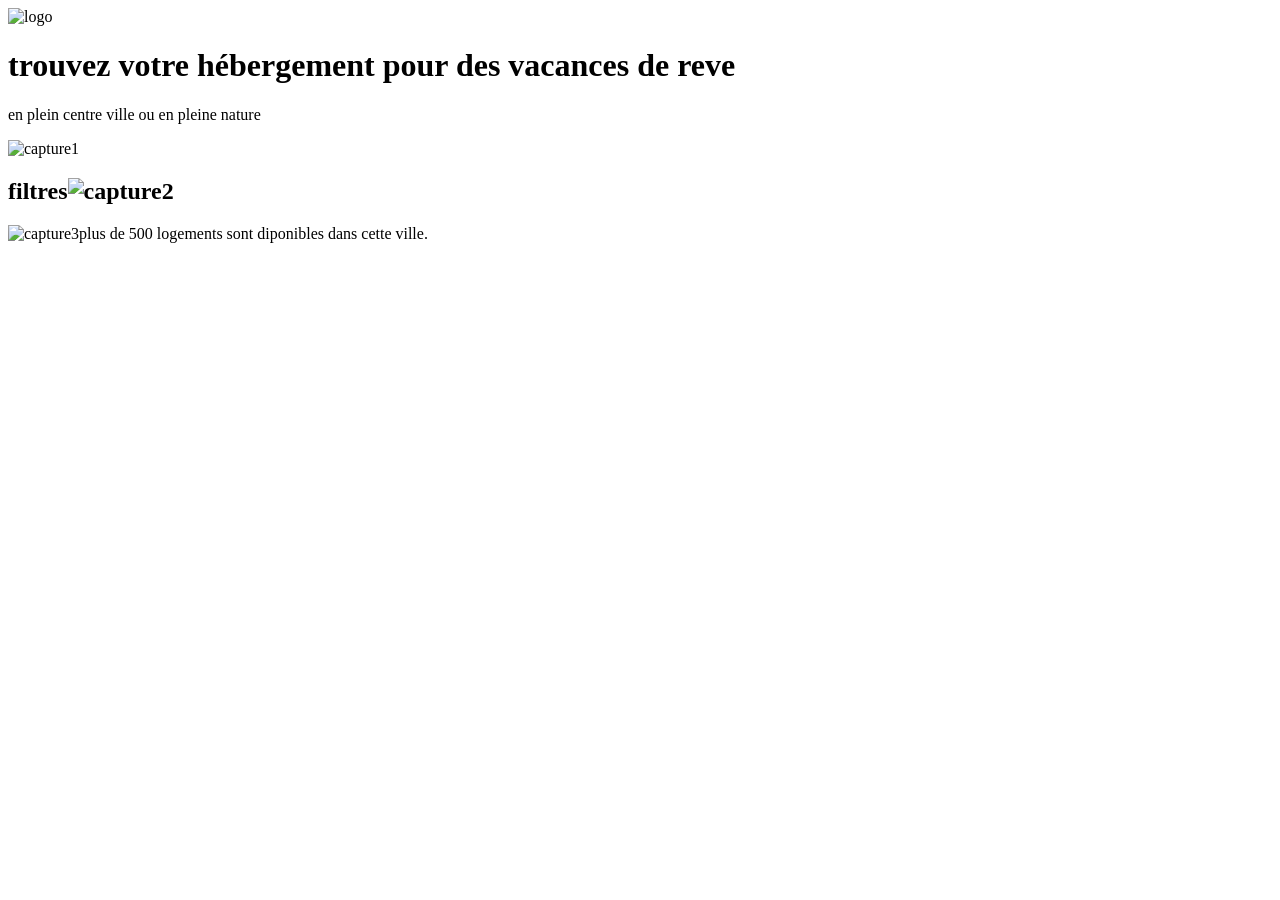
==== p2.html @ 6275f9ee "p2" ====
<!DOCTYPE html>
 <HTML>
   <head>
       <meta charset="utf-8">
       <link rel="steelsheet"href="style.css"/>
       <title> projet 2 </title> 
   </head>  
   
   <body> 
       <div id="bloc_page">
       <header>

           <div id="logo">
           <img src="C:\Users\Julien\Pictures/resvervia.png.png	" alt="logo"/>

           <h1>trouvez votre hébergement pour des vacances de reve </h1>
           <P> en plein centre ville ou en pleine nature</P>
           <img src="C:\Users\Julien\Pictures/capture1.png"alt="capture1"/>
           <h2>filtres<img src="C:\Users\Julien\Pictures/capture2.png"alt="capture2"/></h2>
           <p><img src="C:\Users\Julien\Pictures/capture3.png"alt="capture3"/>plus de 500 logements sont diponibles dans cette ville.</p>
           </div>

        </header>
---- style.css ----
#logo
{
    font-size: 0.8;
}
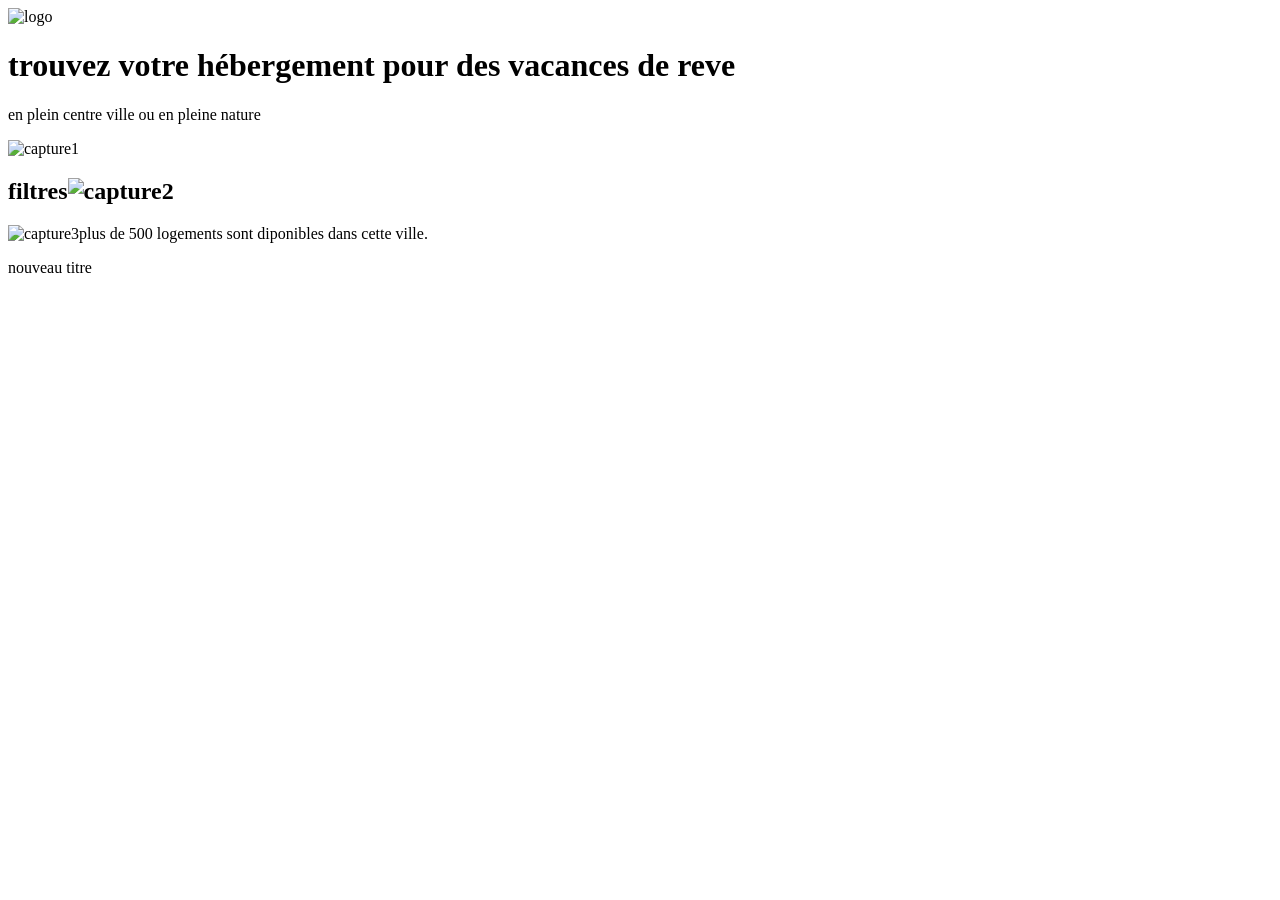
==== commit 1da04225: "test modification" ====
--- a/p2.html
+++ b/p2.html
@@ -22,5 +22,7 @@
 
         </header>   
 
+<nav>
+    <section>nouveau titre</section>
+</nav>
 
-
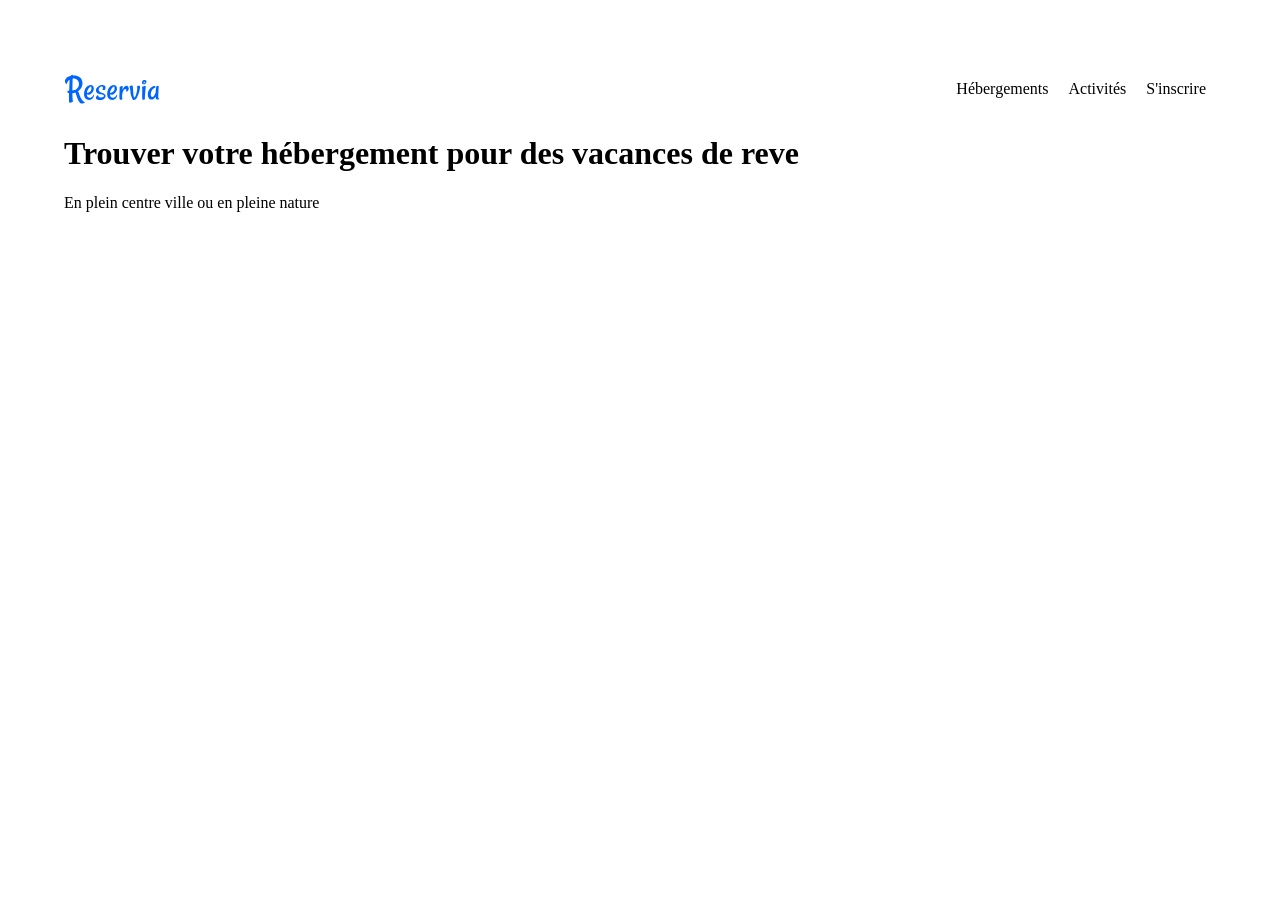
==== commit f0b70511: "modif" ====
--- a/p2.html
+++ b/p2.html
@@ -2,27 +2,25 @@
  <HTML>
    <head>
        <meta charset="utf-8">
-       <link rel="steelsheet"href="style.css"/>
-       <title> projet 2 </title> 
+       <link rel="stylesheet"href="style.css"/>
+       <link href="https://fr.allfont.net/allfont.css?fonts=raleway-regular" rel="stylesheet" type="text/css" />
+       <title> reservia </title> 
    </head>  
    
    <body> 
-       <div id="bloc_page">
-       <header>
-
-           <div id="logo">
-           <img src="C:\Users\Julien\Pictures/resvervia.png.png	" alt="logo"/>
-
-           <h1>trouvez votre hébergement pour des vacances de reve </h1>
-           <P> en plein centre ville ou en pleine nature</P>
-           <img src="C:\Users\Julien\Pictures/capture1.png"alt="capture1"/>
-           <h2>filtres<img src="C:\Users\Julien\Pictures/capture2.png"alt="capture2"/></h2>
-           <p><img src="C:\Users\Julien\Pictures/capture3.png"alt="capture3"/>plus de 500 logements sont diponibles dans cette ville.</p>
-           </div>
-
-        </header>   
-
-<nav>
-    <section>nouveau titre</section>
-</nav>
-
+       
+<header>
+  <nav>
+    <img src="images/logo/Reservia.svg"alt="logo résevia"/>
+  
+    <ul>
+     <div class= "hébergement"> <li>Hébergements</li></div> 
+     <div class= "activité"> <li>Activités</li></div> 
+     <div class="inscrire"> <li>S'inscrire</li></div>
+    </ul>
+  </nav>    
+        <h1>Trouver votre hébergement pour des vacances de reve</h1>
+        <p>En plein centre ville ou en pleine nature</p>
+      
+   
+</header>
--- a/style.css
+++ b/style.css
@@ -1,5 +1,22 @@
-#logo
-{
-    font-size: 0.8;
+body{
+    margin: 5% ;
+
 }
+nav{
 
+    display: flex;
+    justify-content: space-between;
+}
+nav ul {
+    display:flex;
+    list-style: none;
+}
+nav li {
+    margin:0 10px 0 10px ;
+}
+.hébergement :{
+    font-family: 'Raleway medium', arial;
+    color: #0065FC;
+    border-top: 3px #0065FC solid;
+    
+}
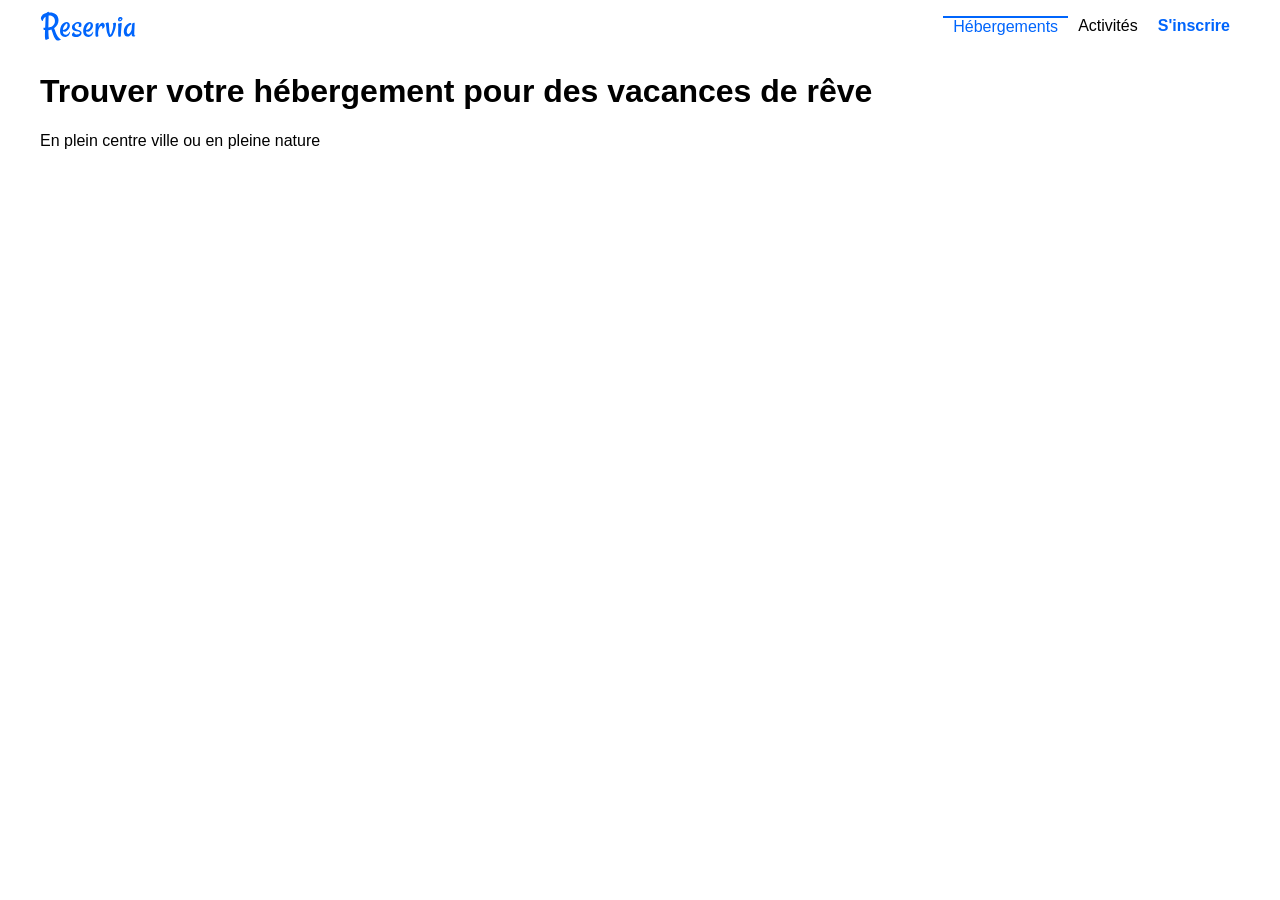
==== commit 5e3aa2df: "odif" ====
--- a/p2.html
+++ b/p2.html
@@ -19,7 +19,7 @@
      <div class="inscrire"> <li>S'inscrire</li></div>
     </ul>
   </nav>    
-        <h1>Trouver votre hébergement pour des vacances de reve</h1>
+        <h1>Trouver votre hébergement pour des vacances de rêve</h1>
         <p>En plein centre ville ou en pleine nature</p>
       
    
--- a/style.css
+++ b/style.css
@@ -1,5 +1,7 @@
 body{
-    margin: 5% ;
+    margin: 0 40px 0 40px  ;
+    
+    
 
 }
 nav{
@@ -10,13 +12,40 @@
 nav ul {
     display:flex;
     list-style: none;
+    align-items: center;
 }
 nav li {
-    margin:0 10px 0 10px ;
-}
-.hébergement :{
+    margin: 0 10px 0 10px ;
+     
+}   
+.hébergement {
     font-family: 'Raleway medium', arial;
     color: #0065FC;
-    border-top: 3px #0065FC solid;
+   
+}
+
+.activité{
+    font-family: 'raleway medium', arial ;
+   
     
+
+}
+.inscrire{
+    font-family: 'raleway medium', arial ;
+    font-weight: bold;
+    
+    color:#0065FC
+    
+}
+body .hébergement {
+    border-top: 2px  #0065FC solid ;
+    
+
+}
+h1{
+    font-family:'raleway medium', arial ;
+}
+
+p{
+    font-family:'raleway medium', arial ;
 }
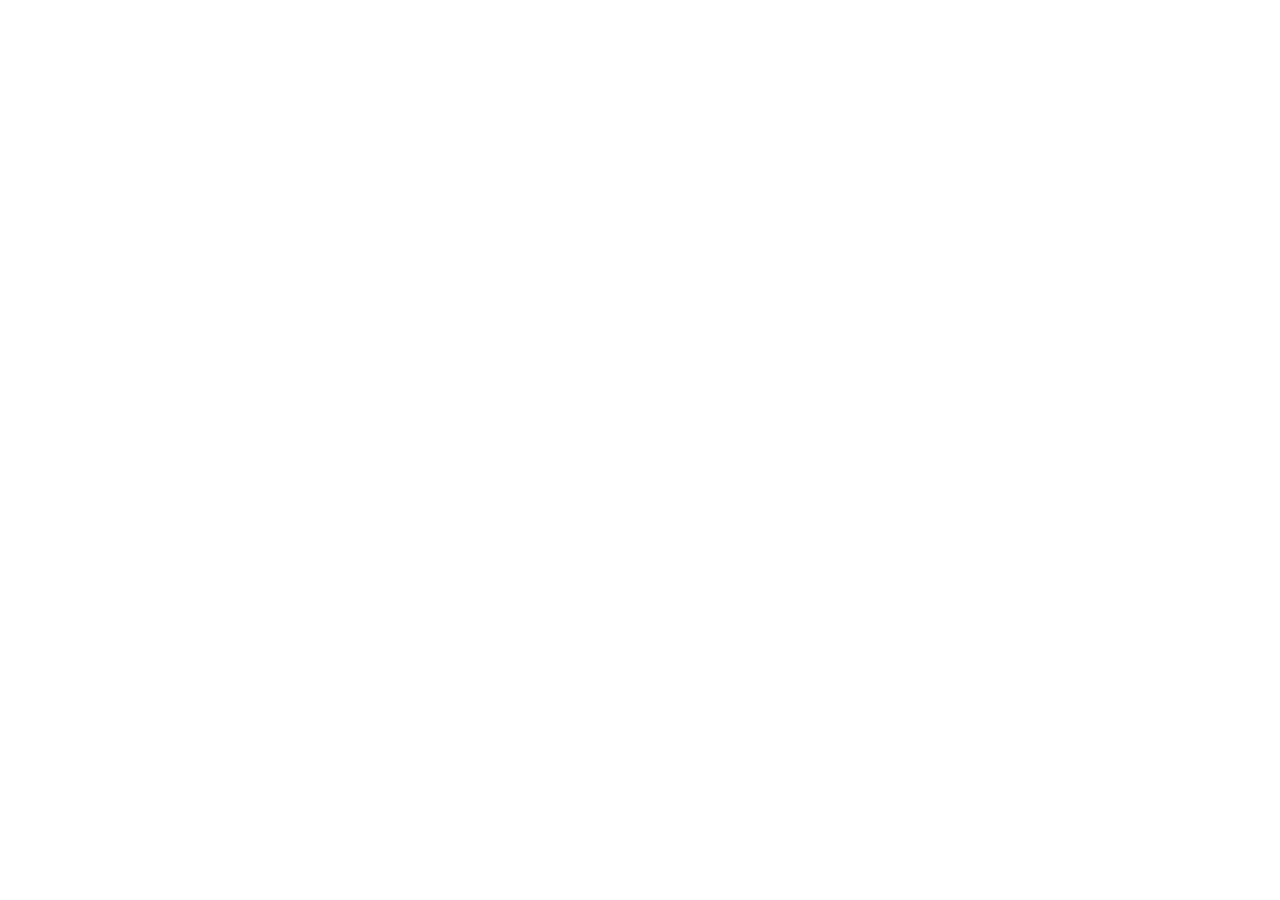
==== commit abbb7214: "avancé p2" ====
--- a/p2.html
+++ b/p2.html
@@ -4,6 +4,9 @@
        <meta charset="utf-8">
        <link rel="stylesheet"href="style.css"/>
        <link href="https://fr.allfont.net/allfont.css?fonts=raleway-regular" rel="stylesheet" type="text/css" />
+       <script src="https://kit.fontawesome.com/6a134d88ef.js" crossorigin="anonymous">
+
+
        <title> reservia </title> 
    </head>  
    
@@ -24,3 +27,40 @@
       
    
 </header>
+  
+  <section>
+    <ul>
+      <div class="marqueur"> <li><img src="images/logo/curseur.svg"alt="curseur"/></li></div>
+      <div class="ville">Marseille, France </div>
+      <div class="moteur">rechercher</div>
+    </ul>
+    <ul>
+       <li><p>Filtres</p></li>
+       <div class="economie"><li><img src="images/logo/money.png"alt="billet"/></li></div>
+       <div class="eco"><li>économique</li></div>
+       <div class="famille"><li><img src="images/logo/person.png"alt="personnage"/><p>Familial</p></li></div>
+       
+       <div class="romance"><li><img src="images/logo/heart.svg"alt="coeur"/></li></div>
+       <div class="love"><li>Romantique</li></div>
+       <div class="chien"><li><img src="images/logo/dog.svg"alt="chien"/></li></div>
+       <div class="toutou"><li>Animaux autorisés</li></div>
+     </ul>
+  </section>
+
+  <section class="section-1">
+    <h2>Hébergements à Marseille</h2>
+      <div class="chambre-1"><img src="images/hebergements/3_medium/cannebiere.jpg"alt="chambre"/>
+        <h3>Auberge la Cannebière</h3>
+         <p>Nuit à partir de 25€</p> 
+      </div>
+
+      <div class="chambre-2"><img src="images/hebergements/3_medium/port.jpg"alt="chambre"/>
+        <h3>Hôtel du port</h3>
+         <p>Nuit à partir de 52€</p> 
+      </div>
+
+      <div class="chambre-3"><img src="images/hebergements/3_medium/mouette.jpg"alt="chambre"/>
+        <h3>Hôtel les mouettes</h3>
+         <p>Nuit à partir de 76€</p> 
+      </div>
+  </section>
--- a/style.css
+++ b/style.css
@@ -1,7 +1,5 @@
 body{
-    margin: 0 40px 0 40px  ;
-    
-    
+    margin: 0 40px 0 40px 
 
 }
 nav{
@@ -28,12 +26,10 @@
     font-family: 'raleway medium', arial ;
    
     
-
 }
 .inscrire{
     font-family: 'raleway medium', arial ;
     font-weight: bold;
-    
     color:#0065FC
     
 }
@@ -48,4 +44,126 @@
 
 p{
     font-family:'raleway medium', arial ;
-}+}
+section ul{
+    display: flex;
+    list-style: none;
+    align-items: center;
+}
+
+    
+
+.marqueur{
+    border:1px solid white;
+    height:30px;
+    width:40px;
+    border-radius: 7px 0 0 7px;
+    background: grey;
+    padding-bottom: 10px;
+}
+.ville{
+    padding-top: 11px;
+    padding-bottom: 11px;
+    padding-left: 10px;
+    padding-right: 50px;
+    border:1px solid white;
+    font-family:'raleway medium, arial' ;
+    font-weight: bold;
+}
+.moteur{
+    border:1px solid white;
+    padding: 11px 5px 11px 5px;
+    border-radius:0 7px 7px 0 ;
+    color:white;
+    background:#0065FC;
+    font-family: 'raleway medium, arial' ;
+    font-weight: bold;
+
+}
+
+
+   
+
+.economie img {
+   position:absolute ;
+   top:15px;
+   bottom:15px;
+   left:15px;
+   right:15px;
+   border-radius:50px;
+   filter:invert(23%) sepia(100%) saturate(3565%) hue-rotate(211deg) brightness(102%) contrast(101%);
+   background:whitesmoke;
+   
+}
+
+.economie {
+    position: relative;
+    border:1px none;
+    width:40px;
+    height:40px;
+    border-radius: 50px;
+    background: aqua;
+    
+} 
+.eco{
+    font-family: 'raleway medium arial';
+    font-weight: bold;
+    font-size: 1.2em;
+    border-width: 2px 2px 2px 0px;
+    border-style: solid;
+    border-top-right-radius: 15px;
+    border-bottom-right-radius: 15px;
+    border-color: grey;
+    text-align: justify;
+   
+    width: 120px;
+    height: 40px;
+} 
+.famille{
+    
+    border-width: 2px 2px 2px 1px;
+    border-style:solid solid solid none ;
+    border-color: grey;
+    width: 120px;
+    height: 40px;
+}
+.famille img{
+    float: left;
+    border:1px none;
+    width:12;
+    height:20px;
+    border-radius: 20px;
+    background: lightcoral;
+}
+
+  .section-1{
+    border-style: none;
+    width: 875px;
+    height:800px;
+    border-radius: 10px;
+    background:grey ;
+    display: flex;
+
+    }
+
+
+ .chambre-1 img{
+    border:1px none;
+    height: 120px;
+    width: 230px;
+    border-radius: 10px 10px 0 0;
+}
+ .chambre-2 img {
+     border:1px none;
+     height: 120px;
+    width: 230px;
+    border-radius: 10px 10px 0 0;
+ }  
+ .chambre-3 img{
+    border:1px none;
+    height: 120px;
+    width: 230px;
+    border-radius: 10px 10px 0 0;
+
+ }
+    
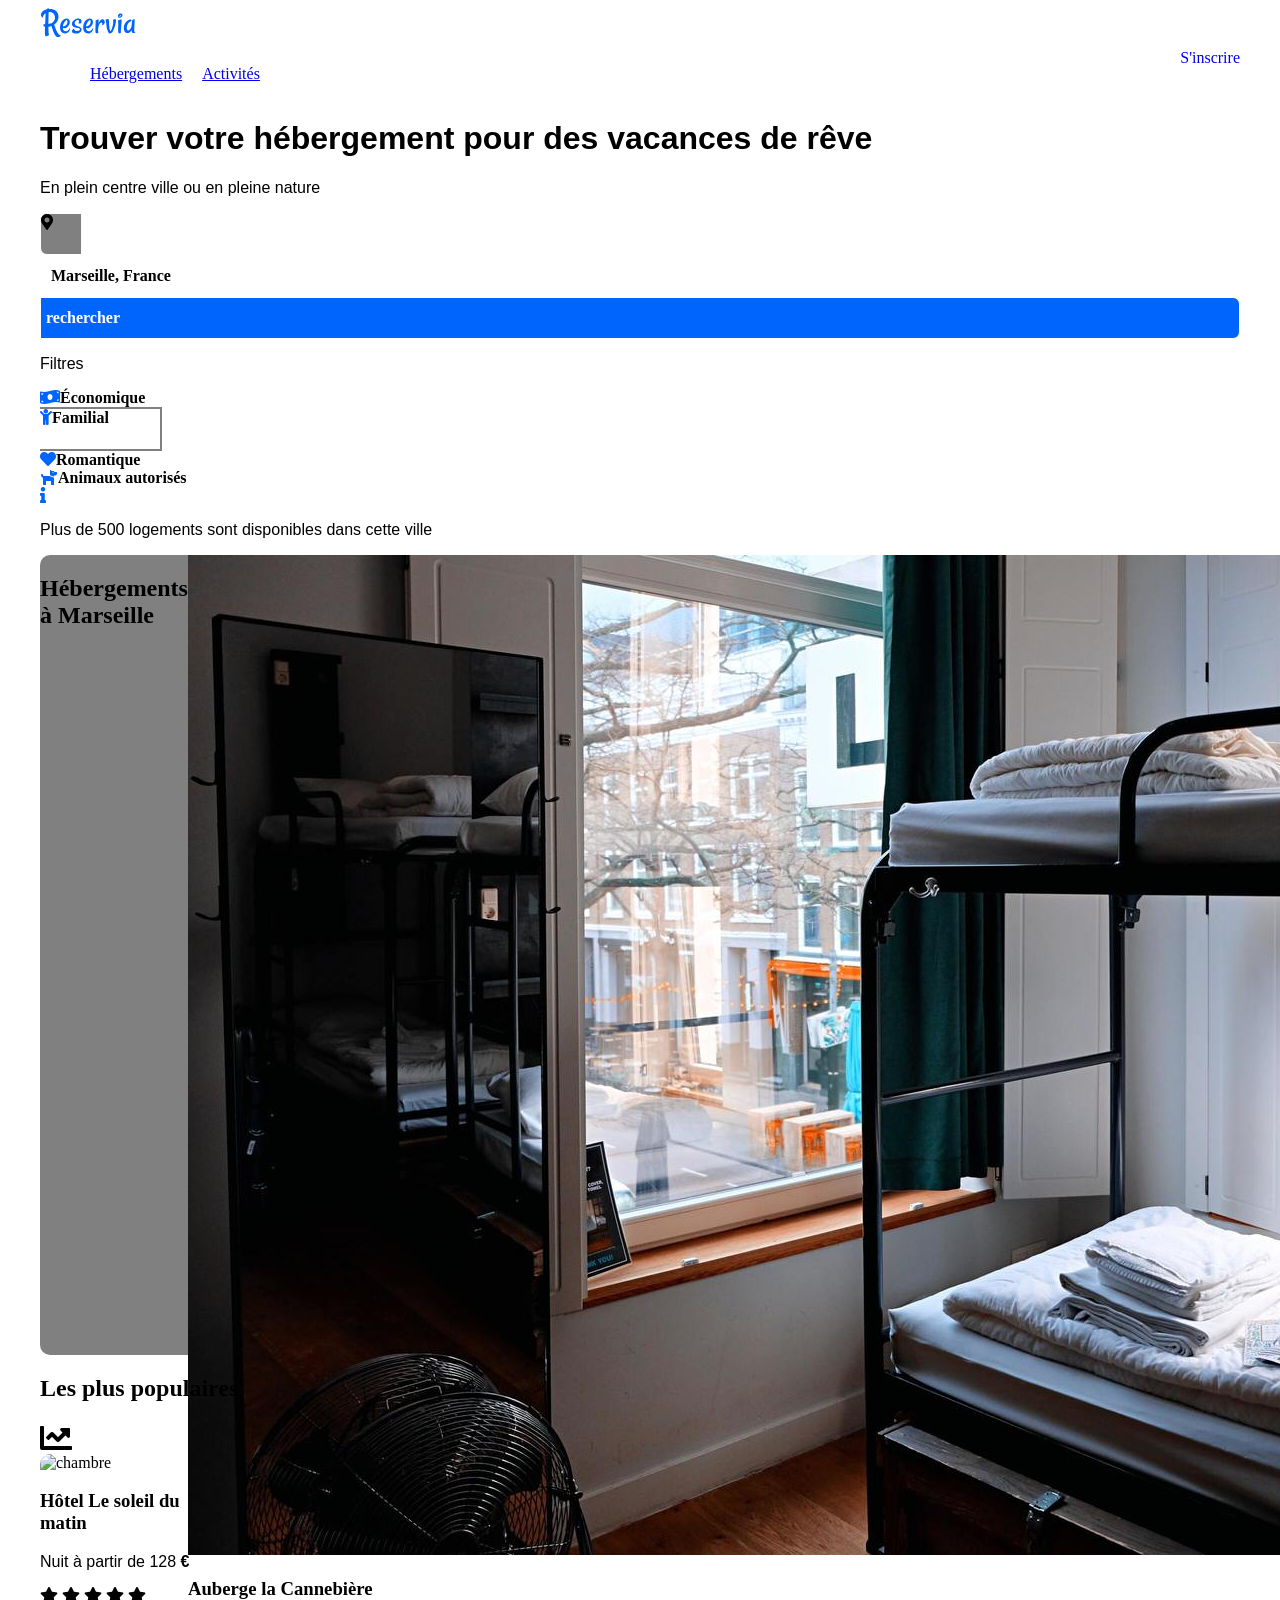
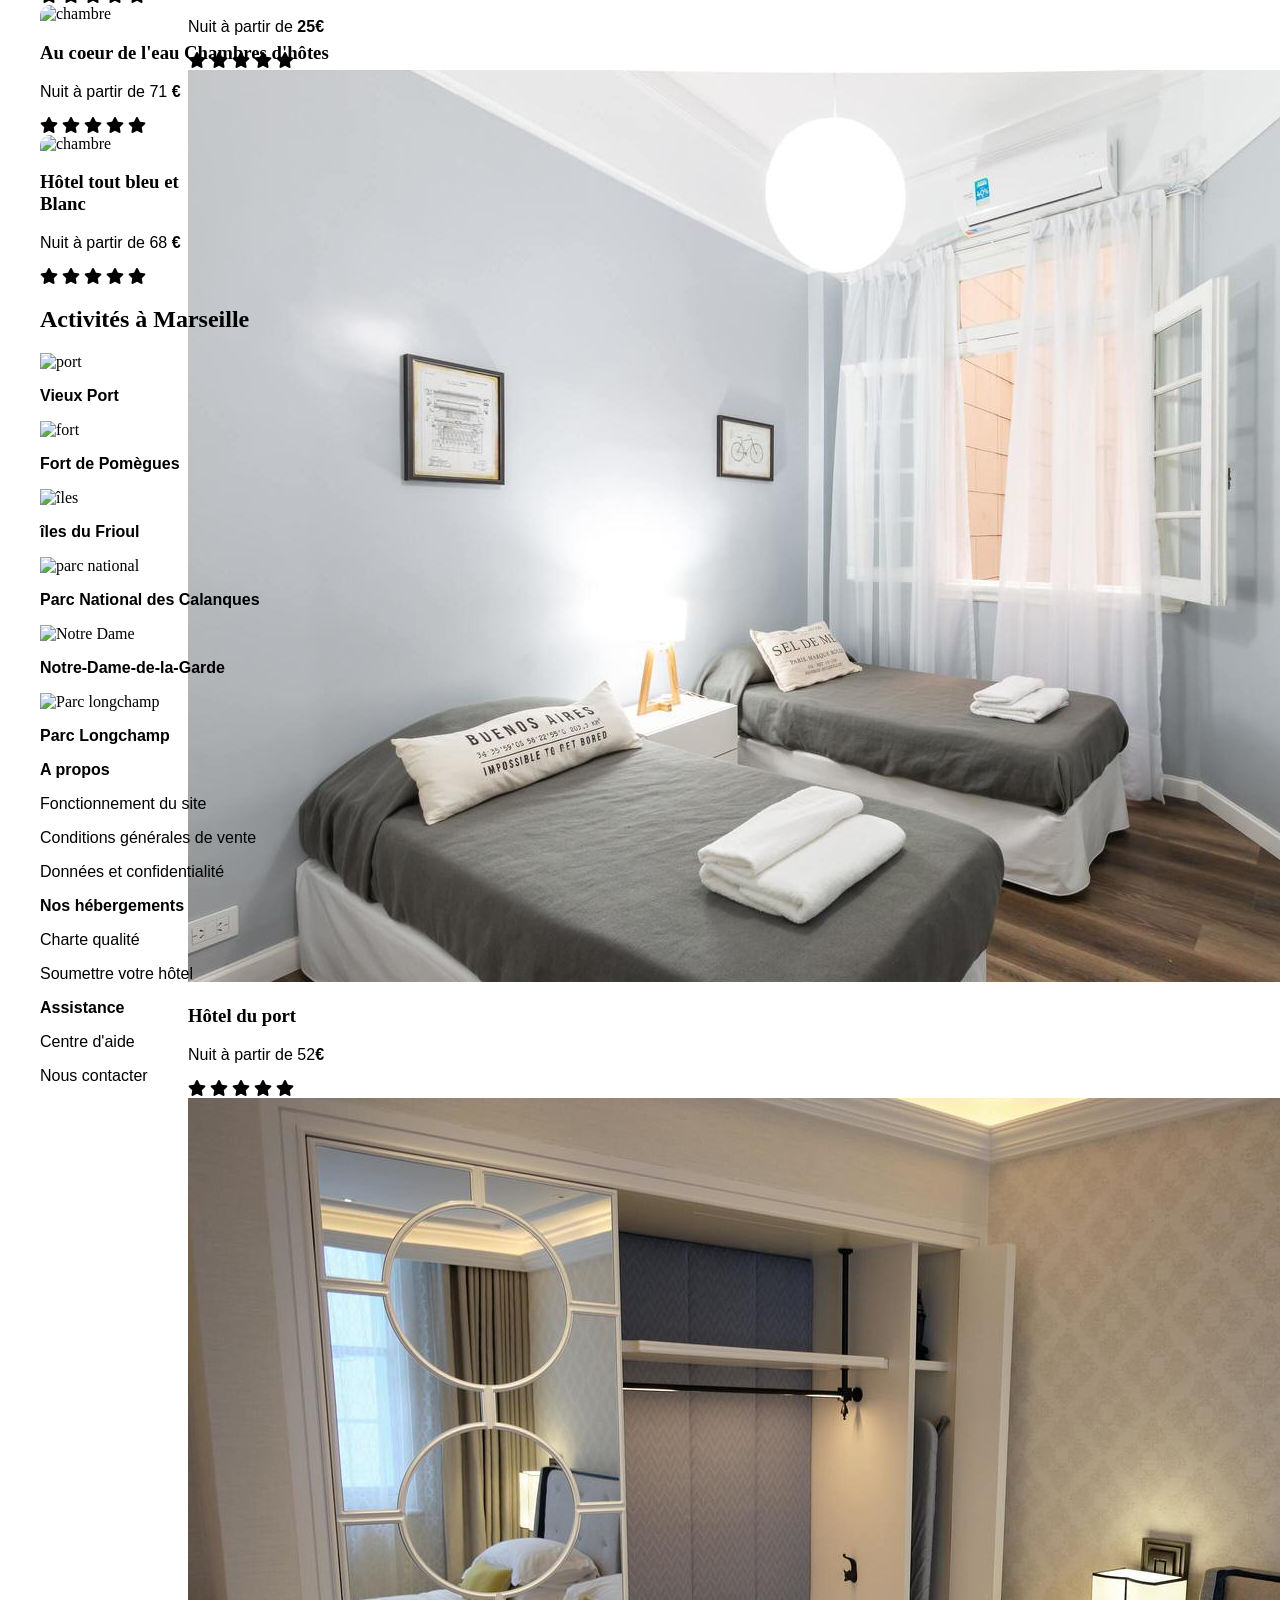
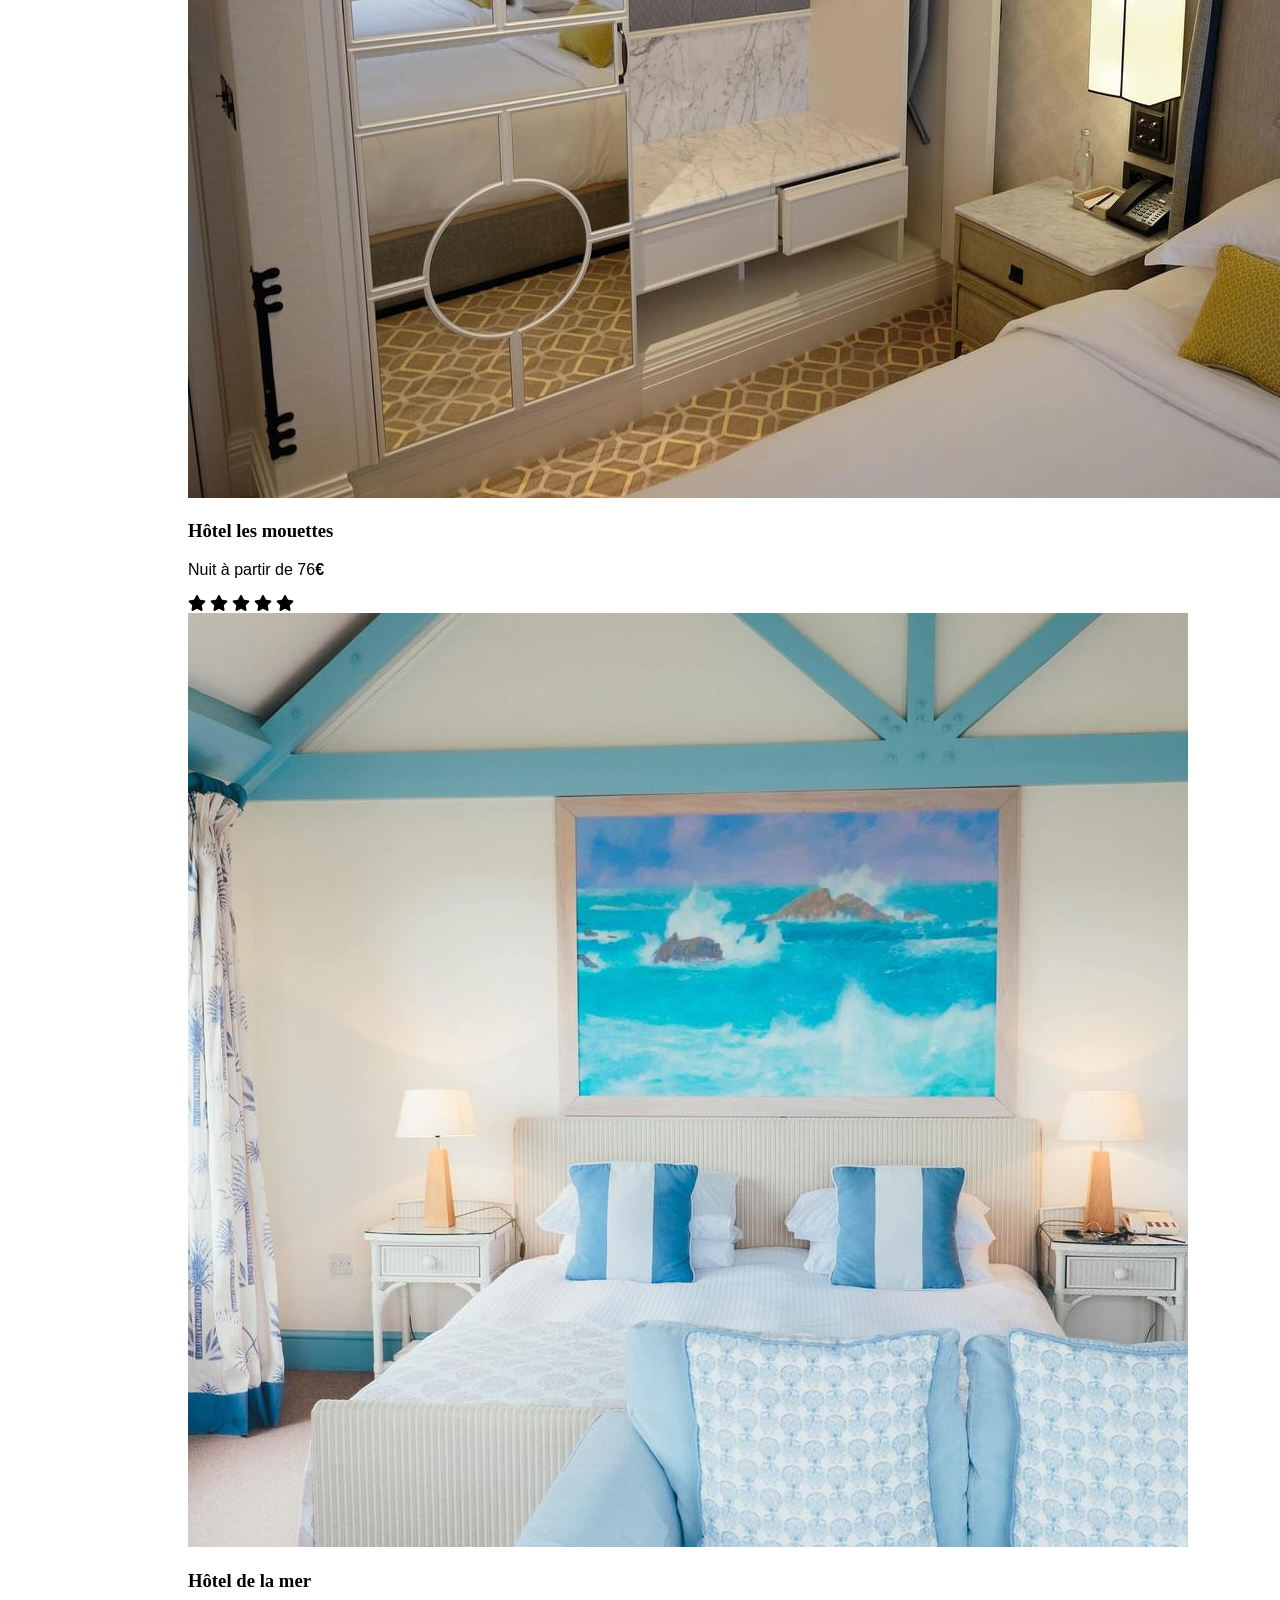
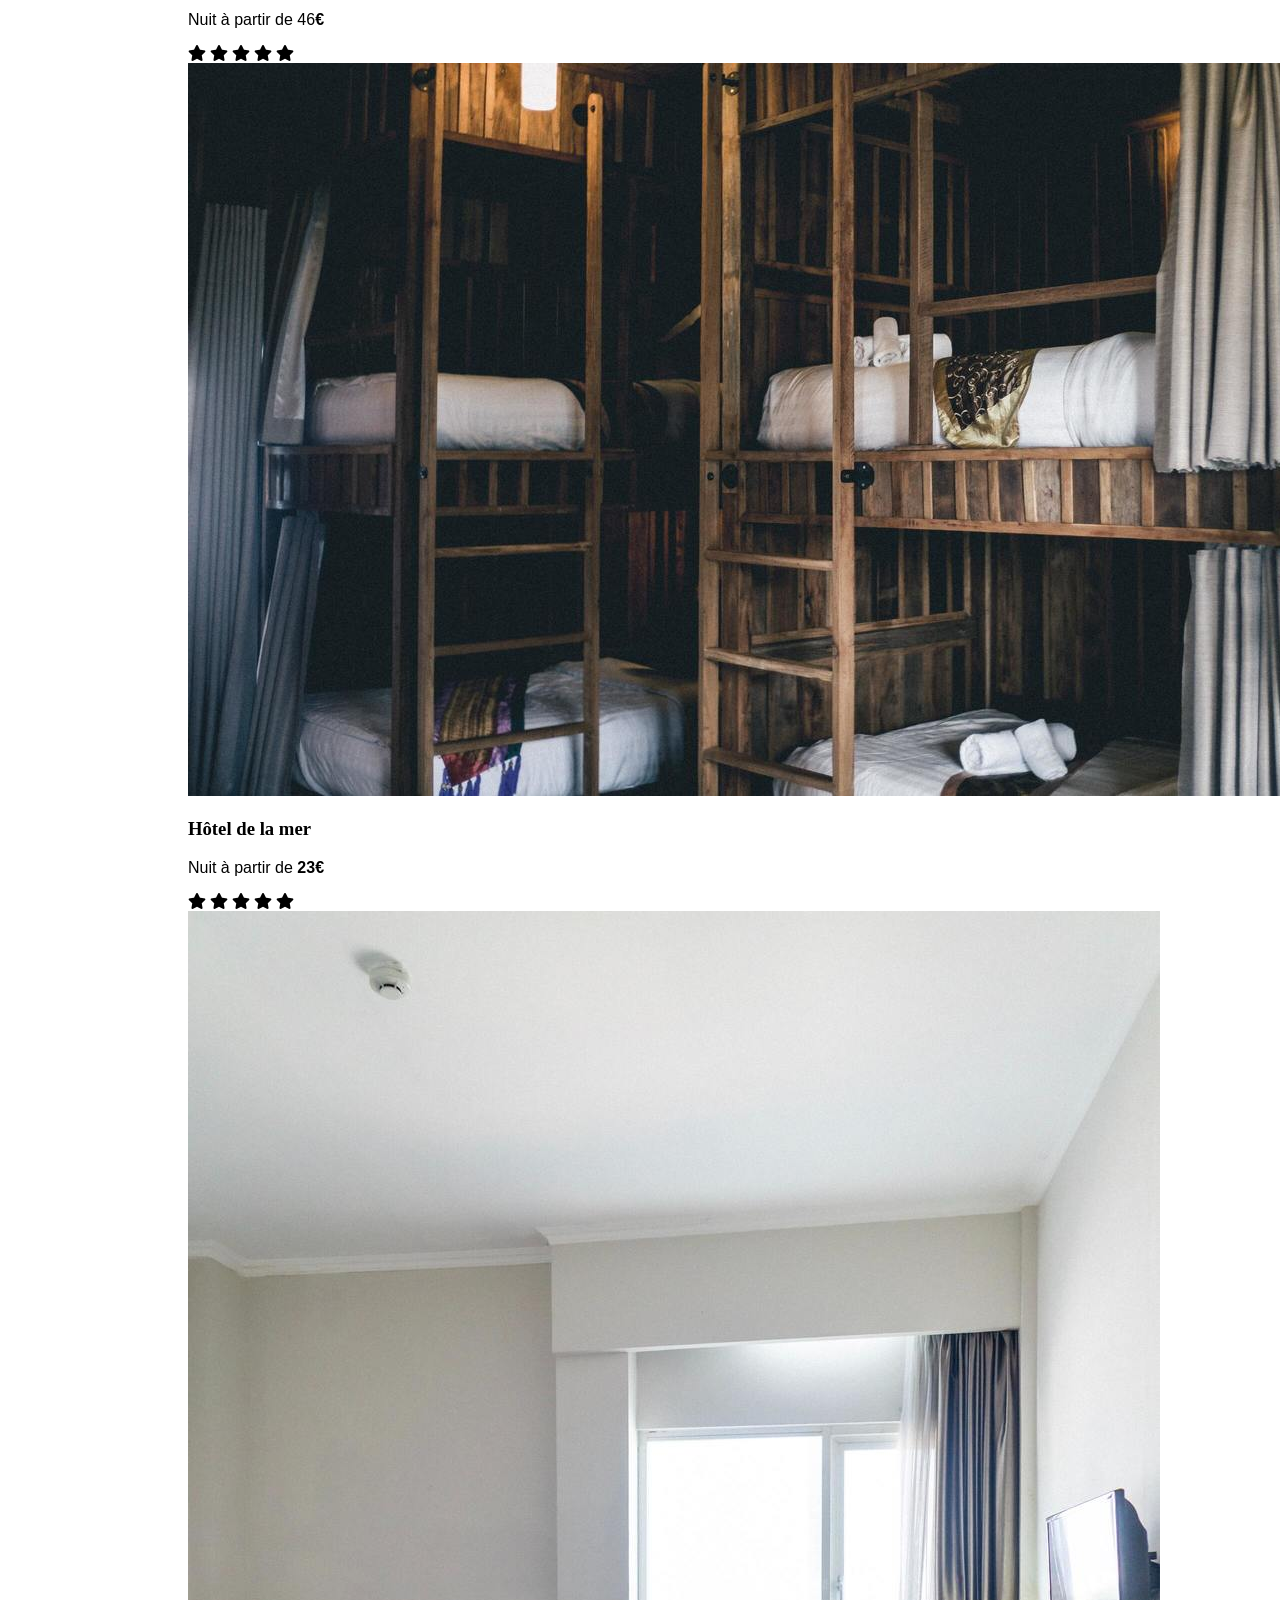
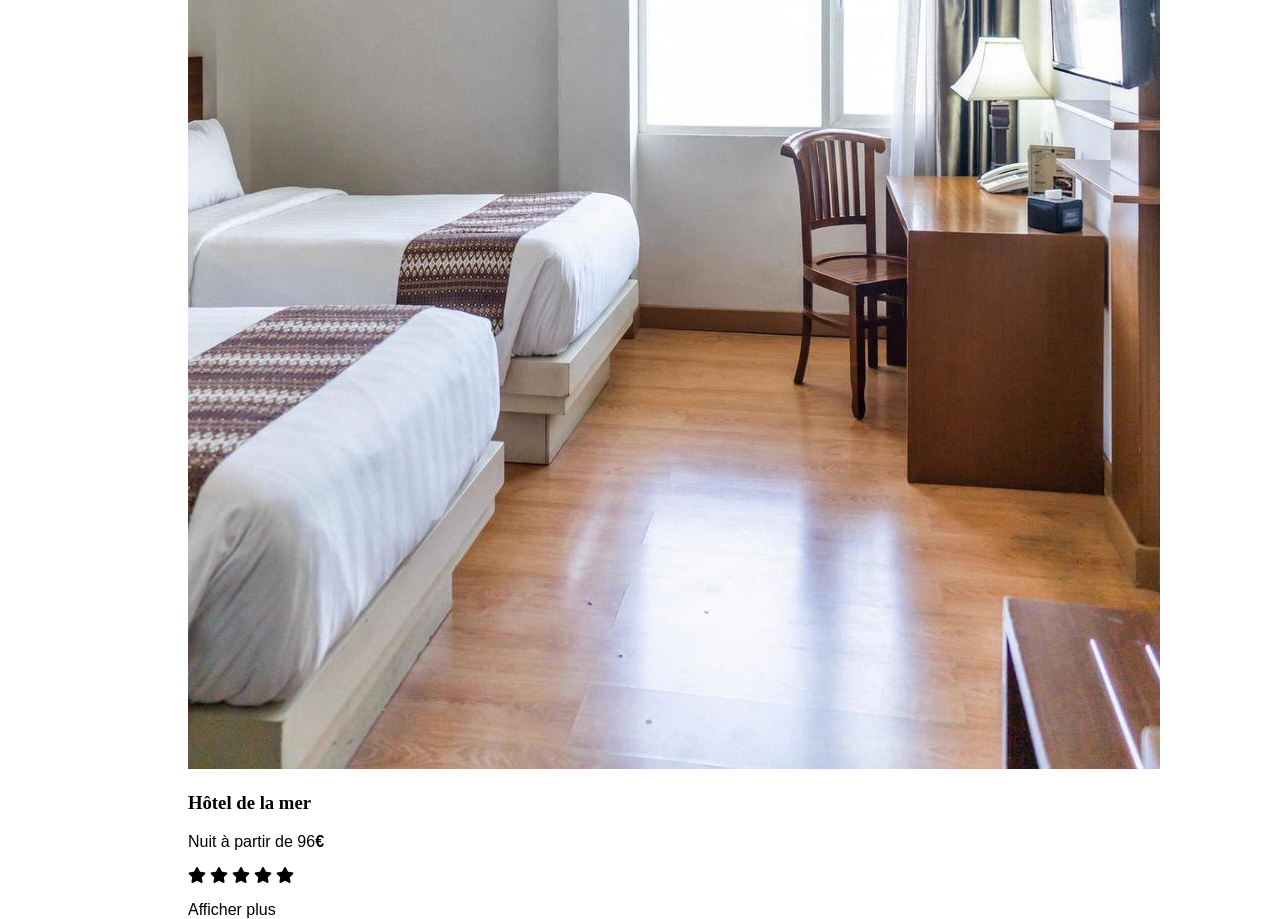
==== commit 4597acdf: "modification" ====
--- a/p2.html
+++ b/p2.html
@@ -3,9 +3,8 @@
    <head>
        <meta charset="utf-8">
        <link rel="stylesheet"href="style.css"/>
-       <link href="https://fr.allfont.net/allfont.css?fonts=raleway-regular" rel="stylesheet" type="text/css" />
-       <script src="https://kit.fontawesome.com/6a134d88ef.js" crossorigin="anonymous">
-
+       <link href="fontawesome-free-5.15.3-web/css/all.min.css" rel="stylesheet">
+      
 
        <title> reservia </title> 
    </head>  
@@ -13,15 +12,19 @@
    <body> 
        
 <header>
-  <nav>
-    <img src="images/logo/Reservia.svg"alt="logo résevia"/>
-  
-    <ul>
-     <div class= "hébergement"> <li>Hébergements</li></div> 
-     <div class= "activité"> <li>Activités</li></div> 
-     <div class="inscrire"> <li>S'inscrire</li></div>
-    </ul>
-  </nav>    
+
+  <div class="entete">
+    <img src="images/logo/Reservia.svg" alt="logoreservia" class="logoreservia">
+    <nav class="liens">
+        <ul class="ancres"> 
+            <li><a href="#hebergements-ancre" class=" bouton_ancre_hebergements ">Hébergements</a></li>
+            <li><a href="#activites-ancre" class="bouton_ancre_activites">Activités</a></li>
+        </ul>
+        <span class="btn-sinscrire"><a href="#"style="text-decoration:none">S'inscrire</a></span>
+    </nav>
+</div>
+
+ 
         <h1>Trouver votre hébergement pour des vacances de rêve</h1>
         <p>En plein centre ville ou en pleine nature</p>
       
@@ -29,38 +32,220 @@
 </header>
   
   <section>
-    <ul>
-      <div class="marqueur"> <li><img src="images/logo/curseur.svg"alt="curseur"/></li></div>
+     <div id="recherche">
+      <div class="marqueur"> <i class="fas fa-map-marker-alt"></i></div>
       <div class="ville">Marseille, France </div>
       <div class="moteur">rechercher</div>
-    </ul>
-    <ul>
-       <li><p>Filtres</p></li>
-       <div class="economie"><li><img src="images/logo/money.png"alt="billet"/></li></div>
-       <div class="eco"><li>économique</li></div>
-       <div class="famille"><li><img src="images/logo/person.png"alt="personnage"/><p>Familial</p></li></div>
-       
-       <div class="romance"><li><img src="images/logo/heart.svg"alt="coeur"/></li></div>
-       <div class="love"><li>Romantique</li></div>
-       <div class="chien"><li><img src="images/logo/dog.svg"alt="chien"/></li></div>
-       <div class="toutou"><li>Animaux autorisés</li></div>
-     </ul>
+     </div>
+    <div class="icone">
+       <p>Filtres</p>
+      
+      <div class="billet" ><i class="fas fa-money-bill-wave "style="color:#0065fc; height: 20px width: 21px;  " ></i><b>Économique</b></div>
+        
+      
+      
+       <div class="famille"> <i class="fas fa-child"style="color:#0065fc; height: 18px width: 20px; "></i><b>Familial</b> </div>
+       
+       
+       <div class="romance"> <i class="fas fa-heart"style="color:#0065fc; height: 15px width: 20px;"></i><b>Romantique</b> </div>
+       
+       <div class="chien"><i class="fas fa-dog"style="color:#0065fc; height: 15px width: 20px;  "></i><b>Animaux autorisés</b></div>
+       
+    </div>
+    <div class="info"><i class="fas fa-info"style="color:#0065fc; height: 2px width: 1px;" ></i> <p>Plus de 500 logements sont disponibles dans cette ville </p></div>
   </section>
-
+  
+
+  <main>
   <section class="section-1">
     <h2>Hébergements à Marseille</h2>
-      <div class="chambre-1"><img src="images/hebergements/3_medium/cannebiere.jpg"alt="chambre"/>
+    <div id="room">
+      <div class="chambre"><img src="images/hebergements/3_medium/cannebiere.jpg 
+        "alt="chambre"/>
         <h3>Auberge la Cannebière</h3>
-         <p>Nuit à partir de 25€</p> 
-      </div>
-
-      <div class="chambre-2"><img src="images/hebergements/3_medium/port.jpg"alt="chambre"/>
+         <p>Nuit à partir de <b>25€</b></p> 
+         
+    <span class="etoilebleu"><i class="fas fa-star"></i>
+      <i class="fas fa-star"></i>
+      <i class="fas fa-star"></i>
+      <i class="fas fa-star"></i>
+  </span>
+  <span class="etoilegrise"><i class="fas fa-star"></i></span>
+
+      </div>
+
+      <div class="chambre"><img src="images/hebergements/3_medium/port.jpg
+        "alt="chambre"/>
         <h3>Hôtel du port</h3>
-         <p>Nuit à partir de 52€</p> 
-      </div>
-
-      <div class="chambre-3"><img src="images/hebergements/3_medium/mouette.jpg"alt="chambre"/>
+         <p>Nuit à partir de 52<b>€</b></p> 
+         <span class="etoilebleu"><i class="fas fa-star"></i>
+          <i class="fas fa-star"></i>
+          <i class="fas fa-star"></i>
+          <i class="fas fa-star"></i>
+          <i class="fas fa-star"></i>
+
+      </span>
+      </div>
+
+      <div class="chambre"><img src="images/hebergements/3_medium/mouette.jpg
+        "alt="chambre"/>
         <h3>Hôtel les mouettes</h3>
-         <p>Nuit à partir de 76€</p> 
-      </div>
+         <p>Nuit à partir de 76<b>€</b></p>
+         <span class="etoilebleu"><i class="fas fa-star"></i>
+          <i class="fas fa-star"></i>
+          <i class="fas fa-star"></i>
+          <i class="fas fa-star"></i>
+      </span>
+      <span class="etoilegrise"><i class="fas fa-star"></i></span>
+      </div>
+
+      <div class="chambre"><img src="images/hebergements/3_medium/mer.jpg
+        "alt="chambre"/>
+        <h3>Hôtel de la mer</h3>
+         <p>Nuit à partir de 46<b>€</b></p>
+         <span class="etoilebleu"><i class="fas fa-star"></i>
+          <i class="fas fa-star"></i>
+          <i class="fas fa-star"></i>
+      </span>
+      <span class="etoilegrise">
+        <i class="fas fa-star"></i>
+        <i class="fas fa-star"></i>
+      </span>
+      </div>
+
+      <div class="chambre"><img src="images/hebergements/3_medium/panier.jpg"alt="chambre"/>
+        <h3>Hôtel de la mer</h3>
+         <p>Nuit à partir de<b> 23€</b></p>
+         <span class="etoilebleu"><i class="fas fa-star"></i>
+          <i class="fas fa-star"></i>
+          <i class="fas fa-star"></i>
+          <i class="fas fa-star"></i>
+      </span>
+      <span class="etoilegrise"><i class="fas fa-star"></i></span>
+      </div>
+
+      <div class="chambre"><img src="images/hebergements/3_medium/amina.jpg"alt="chambre"/>
+        <h3>Hôtel de la mer</h3>
+         <p>Nuit à partir de 96<b>€</b></p>
+         <span class="etoilebleu"><i class="fas fa-star"></i>
+          <i class="fas fa-star"></i>
+          <i class="fas fa-star"></i>
+          <i class="fas fa-star"></i>
+          <i class="fas fa-star"></i>
+         </span>
+
+
+         
+      </div> 
+      <div class="sous_titre"><p>Afficher plus</p></div>
+    </div>
+    
   </section>
+
+   <section class="section-2">                                                                            
+      <div class="titre_icone"><h2><b>Les plus populaires</b></h2><i class="fas fa-chart-line fa-2x "></i>  </div>
+     
+      <div class="chambre-2"><img src="images/hebergements/3_medium/soleil.jpg 
+        "alt="chambre"/>
+        <h3>Hôtel Le soleil du<br> matin</h3>
+         <p>Nuit à partir de 128 <b>€</b></p>
+         <span class="etoilebleu"><i class="fas fa-star"></i>
+          <i class="fas fa-star"></i>
+          <i class="fas fa-star"></i>
+          <i class="fas fa-star"></i>
+          <i class="fas fa-star"></i>
+         </span>
+      </div> 
+
+
+
+         <div class="chambre-2"><img src="images/hebergements/3_medium/coeur.jpg 
+          "alt="chambre"/>
+          <h3>Au coeur de l'eau Chambres d'hôtes</h3>
+           <p>Nuit à partir de 71 <b>€</b></p>
+           <span class="etoilebleu"><i class="fas fa-star"></i>
+            <i class="fas fa-star"></i>
+            <i class="fas fa-star"></i>
+            <i class="fas fa-star"></i>
+        </span>
+        <span class="etoilegrise"><i class="fas fa-star"></i></span> 
+         </div>
+
+
+           
+         <div class="chambre-2"><img src="images/hebergements/3_medium/bleublanc.jpg 
+          "alt="chambre"/>
+          <h3>Hôtel tout bleu et<br> Blanc</h3>
+           <p>Nuit à partir de 68 <b>€</b></p>
+           <span class="etoilebleu"><i class="fas fa-star"></i>
+            <i class="fas fa-star"></i>
+            <i class="fas fa-star"></i>
+            <i class="fas fa-star"></i>
+        </span>
+        <span class="etoilegrise"><i class="fas fa-star"></i></span> 
+         </div>
+
+
+
+     
+   </section>
+
+   <section class="section-3">
+     <h2><b>Activités à Marseille</b></h2> 
+     <div class="activite-1"><img src="images/activites/3_medium/vieuport.jpg 
+      "alt="port"/>
+        <p><b>Vieux Port</b></p>
+     </div>
+     
+
+     <div class="activite-2"><img src="images/activites/3_medium/fort.jpg 
+      "alt="fort"/>
+      <p><b>Fort de Pomègues</b></p>
+     </div>
+      
+     <div class="activite-3"><img src="images/activites/3_medium/ile.jpg 
+      "alt="îles"/>
+      <p><b>îles du Frioul</b></p>
+     </div>
+
+     
+     <div class="activite-4"><img src="images/activites/3_medium/parc.jpg 
+      "alt="parc national"/>
+      <p><b>Parc National des Calanques</b></p>
+     </div>
+
+
+     <div class="activite-5"><img src="images/activites/3_medium/Notre-Dame.jpg 
+      "alt="Notre Dame"/>
+      <p><b>Notre-Dame-de-la-Garde</b></p>
+     </div>
+
+     
+     <div class="activite-6"><img src="images/activites/3_medium/parclongchamp.jpg 
+      "alt="Parc longchamp"/>
+      <p><b>Parc Longchamp</b></p>
+     </div>
+    
+
+   </section>
+  </main>
+  
+
+  <footer>
+    <div class="titre-footer">
+      <p><b>A propos </b></p>
+      <p> Fonctionnement du site</p>
+      <p>Conditions générales de vente</p>
+      <p>Données et confidentialité</p>
+    </div>
+    <div class="titre-footer">
+      <p><b> Nos hébergements</b></p>
+      <p>Charte qualité</p>
+      <p>Soumettre votre hôtel</p>
+    </div>
+    <div class="titre-footer">
+      <p><b>Assistance</b></p>
+      <p>Centre d'aide</p>
+      <p>Nous contacter</p>
+    </div>
+  </footer>
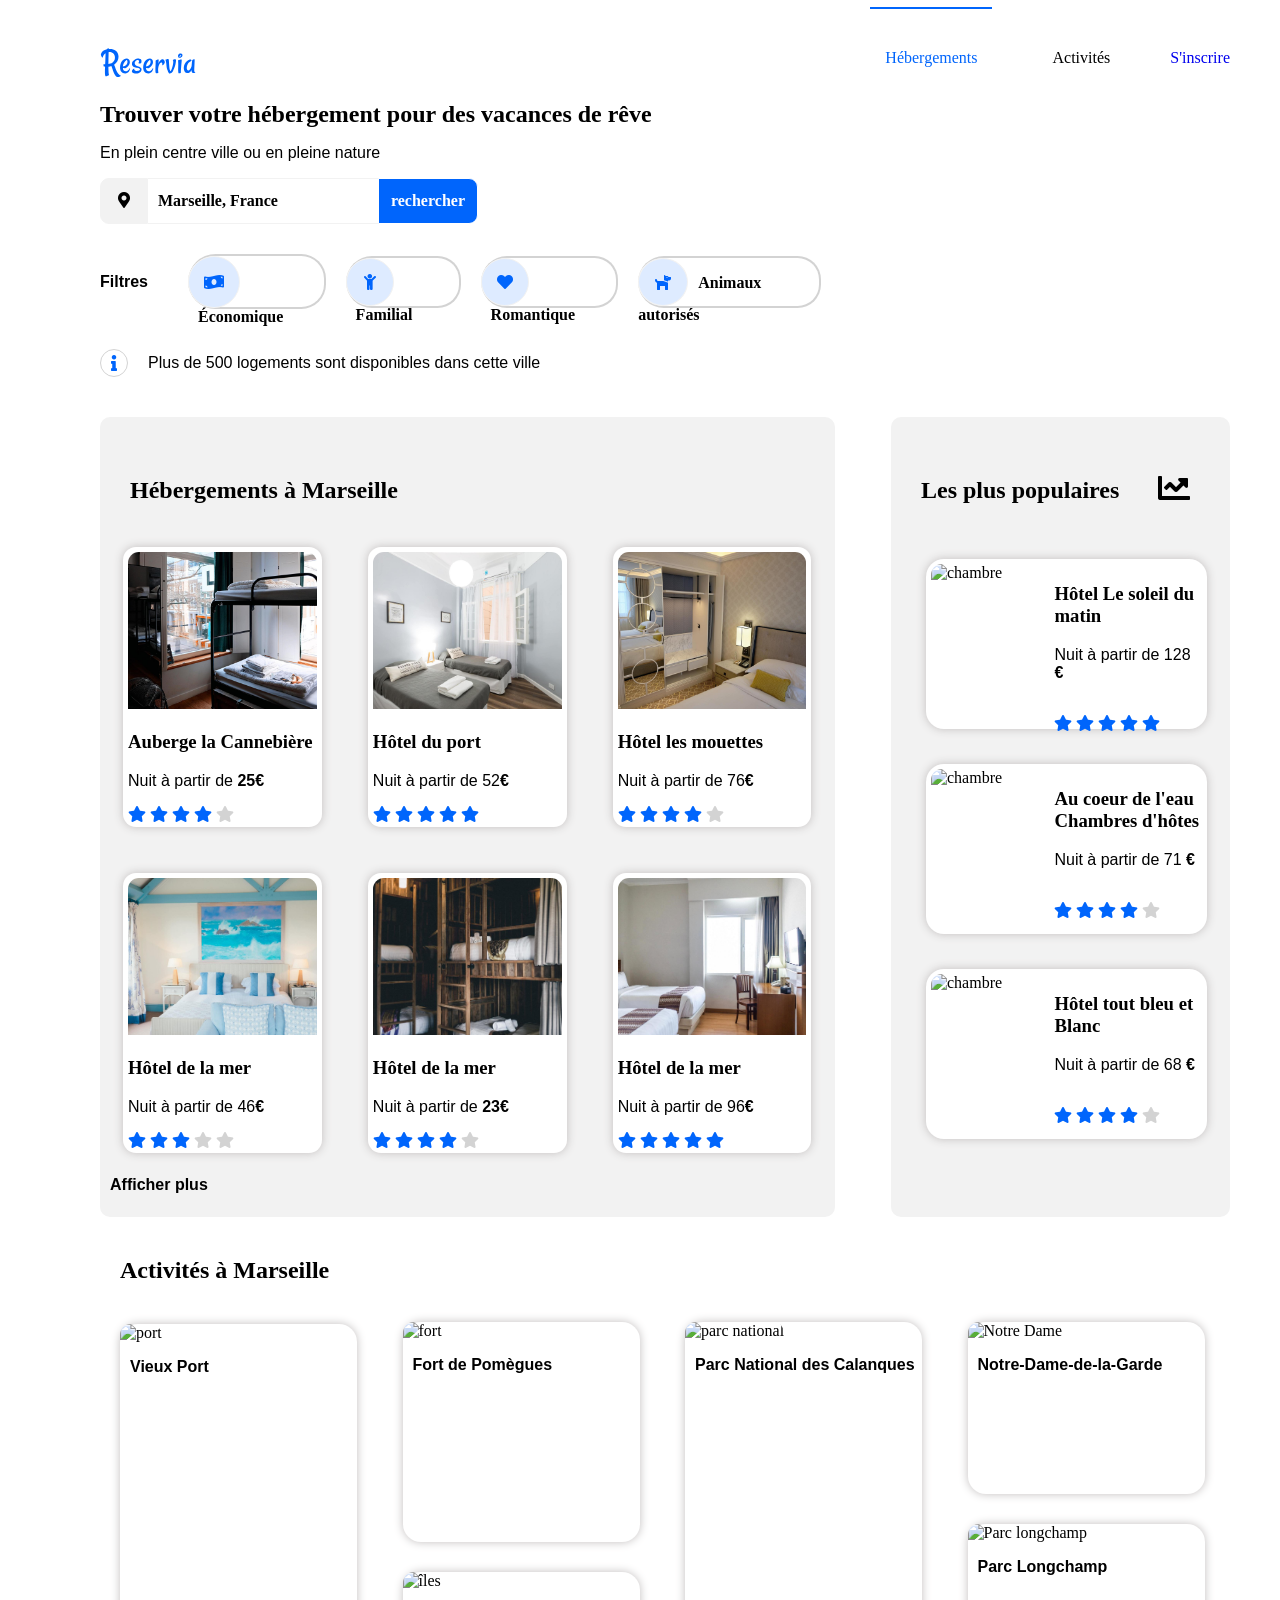
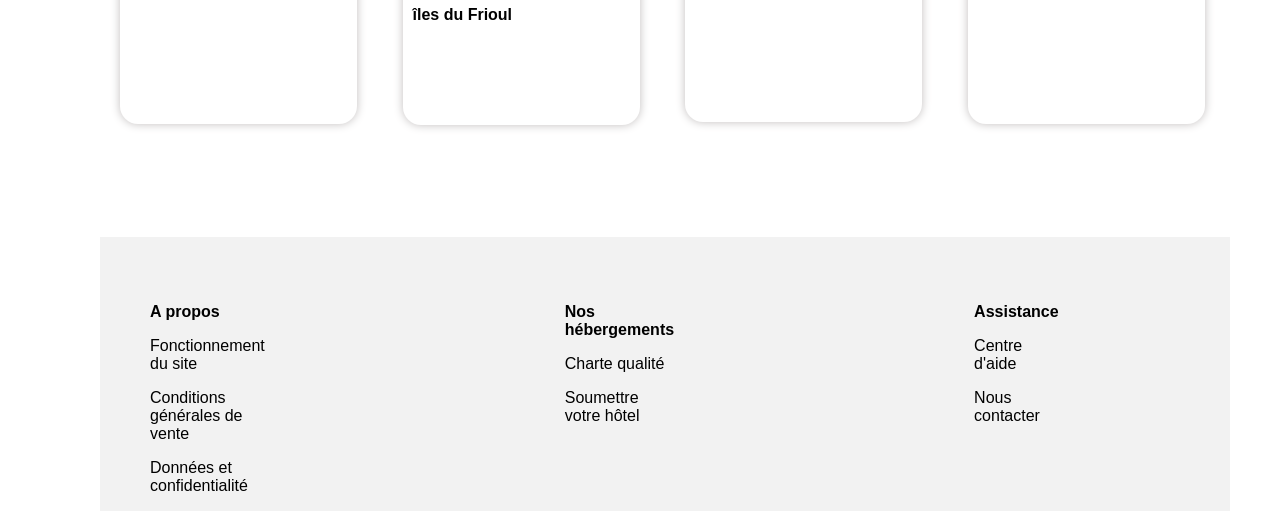
==== commit b0659127: "modif" ====
--- a/p2.html
+++ b/p2.html
@@ -20,7 +20,7 @@
             <li><a href="#hebergements-ancre" class=" bouton_ancre_hebergements ">Hébergements</a></li>
             <li><a href="#activites-ancre" class="bouton_ancre_activites">Activités</a></li>
         </ul>
-        <span class="btn-sinscrire"><a href="#"style="text-decoration:none">S'inscrire</a></span>
+        <span class="btn-sinscrire"><a href="#"style=" text-decoration:none">S'inscrire</a></span>
     </nav>
 </div>
 
@@ -39,25 +39,25 @@
      </div>
     <div class="icone">
        <p>Filtres</p>
-      
+       
       <div class="billet" ><i class="fas fa-money-bill-wave "style="color:#0065fc; height: 20px width: 21px;  " ></i><b>Économique</b></div>
         
       
       
        <div class="famille"> <i class="fas fa-child"style="color:#0065fc; height: 18px width: 20px; "></i><b>Familial</b> </div>
        
-       
+    
        <div class="romance"> <i class="fas fa-heart"style="color:#0065fc; height: 15px width: 20px;"></i><b>Romantique</b> </div>
        
        <div class="chien"><i class="fas fa-dog"style="color:#0065fc; height: 15px width: 20px;  "></i><b>Animaux autorisés</b></div>
-       
+      
     </div>
     <div class="info"><i class="fas fa-info"style="color:#0065fc; height: 2px width: 1px;" ></i> <p>Plus de 500 logements sont disponibles dans cette ville </p></div>
   </section>
   
 
   <main>
-  <section class="section-1">
+  <section id=hebergements-ancre class="section-1">
     <h2>Hébergements à Marseille</h2>
     <div id="room">
       <div class="chambre"><img src="images/hebergements/3_medium/cannebiere.jpg 
@@ -190,7 +190,7 @@
      
    </section>
 
-   <section class="section-3">
+   <section id=activites-ancre class="section-3">
      <h2><b>Activités à Marseille</b></h2> 
      <div class="activite-1"><img src="images/activites/3_medium/vieuport.jpg 
       "alt="port"/>
@@ -249,3 +249,6 @@
       <p>Nous contacter</p>
     </div>
   </footer>
+ 
+   </body>
+ </HTM
--- a/style.css
+++ b/style.css
@@ -1,169 +1,444 @@
 body{
-    margin: 0 40px 0 40px 
-
-}
-nav{
+    margin: 0 50px 0 100px;
+     font-family:"raleway";
+}
+.logoreservia{
+    padding-top: 40px;
+}
+.entete{
 
     display: flex;
     justify-content: space-between;
 }
-nav ul {
+.liens{
+    display:flex;
+    align-items: center;
+    margin-top: 30px;
+}
+.ancres{
     display:flex;
     list-style: none;
-    align-items: center;
-}
-nav li {
-    margin: 0 10px 0 10px ;
-     
-}   
-.hébergement {
-    font-family: 'Raleway medium', arial;
-    color: #0065FC;
-   
-}
-
-.activité{
-    font-family: 'raleway medium', arial ;
-   
-    
-}
-.inscrire{
-    font-family: 'raleway medium', arial ;
+   
+}
+.bouton_ancre_hebergements{
+    border-top: 2px solid #0065FC;
+    padding: 40px 15px 0 15px;
+    margin-right: 60px;
+    color:#0065FC;
+    text-decoration: none;
+    width: 15%;
+}
+.bouton_ancre_activites{
+    color:black;
+    margin-right: 60px;
+    text-decoration: none;
+}
+
+.btn-sinscrire  {
+
+    color:#0065FC;
+    
+}
+
+
+
+    
+
+
+
+h1{
+    font-family:'raleway-regular.ttf' ;
+    font-size:x-large ;
     font-weight: bold;
-    color:#0065FC
-    
-}
-body .hébergement {
-    border-top: 2px  #0065FC solid ;
-    
-
-}
-h1{
-    font-family:'raleway medium', arial ;
 }
 
 p{
     font-family:'raleway medium', arial ;
 }
-section ul{
-    display: flex;
-    list-style: none;
-    align-items: center;
-}
-
-    
+
+#recherche{
+    display: flex;
+    text-align: left;
+    margin-right: 50px;
+}
 
 .marqueur{
-    border:1px solid white;
-    height:30px;
-    width:40px;
-    border-radius: 7px 0 0 7px;
-    background: grey;
-    padding-bottom: 10px;
-}
+    border:1px solid #F2F2F2;
+    padding: 13px 17px 13px 17px;
+    border-radius: 9px 0 0 9px ;
+    background:#f2f2f2 ;
+
+    
+
+}
+
+    
+
 .ville{
-    padding-top: 11px;
-    padding-bottom: 11px;
-    padding-left: 10px;
-    padding-right: 50px;
-    border:1px solid white;
-    font-family:'raleway medium, arial' ;
+    padding-top: 13px;
+    padding-bottom: 13px;
+    padding-left: 10px;
+    padding-right: 100px;
+    border:1px solid #f2f2f2;
+    border-right: none;
+    border-left: none;
     font-weight: bold;
 }
 .moteur{
     border:1px solid white;
-    padding: 11px 5px 11px 5px;
-    border-radius:0 7px 7px 0 ;
+    padding: 13px 12px 13px 12px;
+    border-radius:0 9px 9px 0 ;
     color:white;
     background:#0065FC;
-    font-family: 'raleway medium, arial' ;
     font-weight: bold;
 
 }
 
 
-   
-
-.economie img {
-   position:absolute ;
-   top:15px;
-   bottom:15px;
-   left:15px;
-   right:15px;
-   border-radius:50px;
-   filter:invert(23%) sepia(100%) saturate(3565%) hue-rotate(211deg) brightness(102%) contrast(101%);
-   background:whitesmoke;
-   
-}
-
-.economie {
-    position: relative;
-    border:1px none;
-    width:40px;
-    height:40px;
-    border-radius: 50px;
-    background: aqua;
-    
-} 
-.eco{
-    font-family: 'raleway medium arial';
+ .icone{
+    display:flex;
+    align-items: center;
+    margin-top: 30px;
+ } 
+ .icone p{
+     font-weight: bold;
+     margin-right: 40px;
+
+ }
+  .fa-money-bill-wave {
+    border: solid 1px #F2F2F2;
+    border-radius: 50%;
+    padding: 17px 15px 17px 15px;
+    background-color:#DEEBFF;
+}
+.billet   {
+    border:solid 1px #d3d3d3;
+    border-width: 2px 2px 2px 0;
+    border-radius:100px 90px 90px 100px;
+    margin-right: 20px;
+    width: 12%;
+    height: 3.2em;
+}
+.billet b{
+    padding-left: 10px;
+}
+
+
+
+
+.fa-child {
+    border: solid 1px #F2F2F2;
+    border-radius: 50%;
+    padding: 15px 17px 15px 17px ;
+    
+    background-color:#DEEBFF;
+     }
+    
+ .famille{
+    border:solid 1px #d3d3d3;
+    border-width: 2px 2px 2px 0;
+    border-radius:100px 90px 90px 100px;
+    width:10%;
+    height: 3em;
+    margin-right: 20px;
+
+ } 
+ .famille b{
+     padding-left: 10px;
+ }
+ .fa-heart{
+    border: solid 1px #F2F2F2;
+    border-radius: 50%;
+    padding: 15px;
+   
+    background-color:#DEEBFF;
+     }
+ .romance{
+    border:solid 2px #d3d3d3;
+    border-width: 2px 2px 2px 0;
+    border-radius:100px 90px 90px 100px;
+    width:12%;
+   height:3em;
+   margin-right: 20px;
+ } 
+ .romance b{
+     padding-left: 10px;
+ }  
+  .fa-dog{
+    border: solid 1px #F2F2F2;
+    border-radius: 50%;
+    padding: 15px;
+    background-color:#DEEBFF;
+}     
+ .chien{
+    border:solid 2px #d3d3d3;
+    border-width: 2px 2px 2px 0;
+    border-radius:100px 90px 90px 100px;
+    width:16%;
+    height: 3em;
+ }
+ .chien b{
+     padding-left: 10px;
+ }
+.info{
+    display: flex;
+    align-items: center;
+}
+   
+ .fa-info{
+    border: solid 1px #d3d3d3;
+    padding: 5px 10px 5px 10px;
+    border-radius:50px;
+    margin:40px 20px 40px 0;
+ }
+
+ .section-1{
+    border-style: none;
+    width: 65%;
+    height: 800px;
+    border-radius: 10px;
+    background:#F2F2F2 ;
+    
+    }
+
+.section-1 h2{
+    padding:40px 0 0 30px;
+}
+#room{
+    display: flex;
+    flex-wrap:  wrap ;  
+    width:100%;
+    
+    
+}
+.chambre{
+    width: 45%;
+    height: 270px;
+    background:white;
+    border-radius: 13px;
+    margin: 23px;
+    flex: 25%;
+    box-shadow : 0 0 10px rgb(194, 190, 190);
+    padding:5px;
+
+}
+.chambre img{
+    width:100%;
+    height:58% ;
+    border-radius: 11px 11px 0 0;
+  
+  object-fit: cover;
+
+}
+
+
+.sous_titre p{
+   
     font-weight: bold;
-    font-size: 1.2em;
-    border-width: 2px 2px 2px 0px;
-    border-style: solid;
-    border-top-right-radius: 15px;
-    border-bottom-right-radius: 15px;
-    border-color: grey;
-    text-align: justify;
-   
-    width: 120px;
-    height: 40px;
-} 
-.famille{
-    
-    border-width: 2px 2px 2px 1px;
-    border-style:solid solid solid none ;
-    border-color: grey;
-    width: 120px;
-    height: 40px;
-}
-.famille img{
-    float: left;
-    border:1px none;
-    width:12;
-    height:20px;
-    border-radius: 20px;
-    background: lightcoral;
-}
-
-  .section-1{
+    margin:0 0 10px 10px;
+    
+}
+.etoilebleu{
+    color:#0065FC;
+}
+.etoilegrise{
+    color:#d3d3d3;
+    
+}
+main{
+    display:flex;
+    justify-content: space-between;
+    flex-wrap: wrap;
+    
+    
+ }
+ 
+     
+ 
+  
+ 
+.section-2{
+    
     border-style: none;
-    width: 875px;
-    height:800px;
-    border-radius: 10px;
-    background:grey ;
-    display: flex;
-
+    width:30%;
+    height: 800px;
+    background-color: #F2F2F2;
+    border-radius:10px ;
+   
+}
+.titre_icone{
+    display: flex;
+    justify-content: space-between;
+}
+.titre_icone h2{
+    padding:40px 0 0 30px;
+}
+.titre_icone .fa-chart-line{
+    padding: 55px 40px 0 0;
+   
+}
+
+
+.chambre-2{
+    width: 80%;
+    height: 160px;
+    background:white;
+    box-shadow : 0 0 10px rgb(194, 190, 190);
+    padding:5px;
+    margin:35px;
+    
+    border-radius: 18px;
     }
-
-
- .chambre-1 img{
-    border:1px none;
-    height: 120px;
-    width: 230px;
-    border-radius: 10px 10px 0 0;
-}
- .chambre-2 img {
-     border:1px none;
-     height: 120px;
-    width: 230px;
-    border-radius: 10px 10px 0 0;
- }  
- .chambre-3 img{
-    border:1px none;
-    height: 120px;
-    width: 230px;
-    border-radius: 10px 10px 0 0;
-
- }
-    
+   .chambre-2 img{
+        width:40%;
+        height:100% ;
+        border-radius: 11px 0 0 11px;
+        margin-right: 15px;
+        float:left;
+         object-fit: cover;
+      
+
+      }
+      .chambre-2 p{
+          padding-bottom: 17px;
+      }
+
+      .section-3{
+          margin-top: 20px;
+        border-style: none;
+        width: 100%;
+        height: 600px;
+        display: flex;
+        flex-direction: column;
+        flex-wrap: wrap;
+        
+      }
+      .section-3 h2{
+          padding: 0px 0 0 20px;
+      }
+  .activite-1{
+    width: 21%;
+    height: 400px;
+    background:white;
+    box-shadow : 0 0 10px rgb(194, 190, 190);
+    margin:20px;
+    border-radius: 18px;
+     
+     
+  }
+  .activite-1 p{
+      text-align: left;
+      padding-left: 10px;
+  }
+ 
+  
+  .activite-1 img{
+    width:100%;
+        height:85% ;
+        border-radius: 11px  11px  0 0;
+        object-fit: cover;
+  }
+
+.activite-2{
+    width: 21%;
+    height: 220px;
+    background:white;
+    box-shadow : 0 0 10px rgb(194, 190, 190);
+    margin:15px;
+    margin-top: 85px;
+    
+    border-radius: 18px; 
+}
+.activite-2 p{
+    padding-left: 10px;
+}
+.activite-2 img{
+    width:100%;
+    height:75% ;
+    border-radius: 11px  11px  0 0;
+    object-fit: cover;
+}
+.activite-3{
+    width: 21%;
+    height: 153px;
+    background:white;
+    box-shadow : 0 0 10px rgb(194, 190, 190);
+    
+    margin:15px;
+    border-radius: 18px; 
+}
+.activite-3 p{
+    padding-left: 10px;
+}
+.activite-3 img{
+    width:100%;
+    height:65% ;
+    border-radius: 11px  11px  0 0;
+    object-fit: cover;
+}
+.activite-4{
+    width: 21%;
+    height: 400px;
+    background:white;
+    box-shadow : 0 0 10px rgb(194, 190, 190);
+    margin:20px;
+    margin-top: 85px;
+    border-radius: 18px; 
+}
+.activite-4 p{
+    padding-left: 10px;
+}
+.activite-4 img{
+    width:100%;
+    height:85% ;
+    border-radius: 11px  11px  0 0;
+    object-fit: cover;
+}
+.activite-5{
+    width: 21%;
+    height: 172px;
+    background:white;
+    box-shadow : 0 0 10px rgb(194, 190, 190);
+    margin:15px;
+    margin-top: 85px;
+    border-radius: 18px; 
+}
+.activite-5 p{
+    padding-left: 10px;
+}
+.activite-5 img{
+    width:100%;
+    height:70% ;
+    border-radius: 11px  11px  0 0;
+    object-fit: cover;
+}
+.activite-6{
+    width: 21%;
+    height: 200px;
+    background:white;
+    box-shadow : 0 0 10px rgb(194, 190, 190);
+    margin:15px;
+    border-radius: 18px; 
+}
+.activite-6 p{
+    padding-left: 10px;
+}
+.activite-6 img{
+    width:100%;
+    height:75% ;
+    border-radius: 11px  11px  0 0;
+    object-fit: cover; 
+}
+footer{
+    border-style: none;
+    width: 100%;
+    height: min-content;
+    display: flex;
+   justify-content: space-between;
+   background-color: #F2F2F2;
+   padding-top: 50px;
+}
+.titre-footer{
+    margin: 0 250px 0 0;
+    padding-left: 50px;
+}
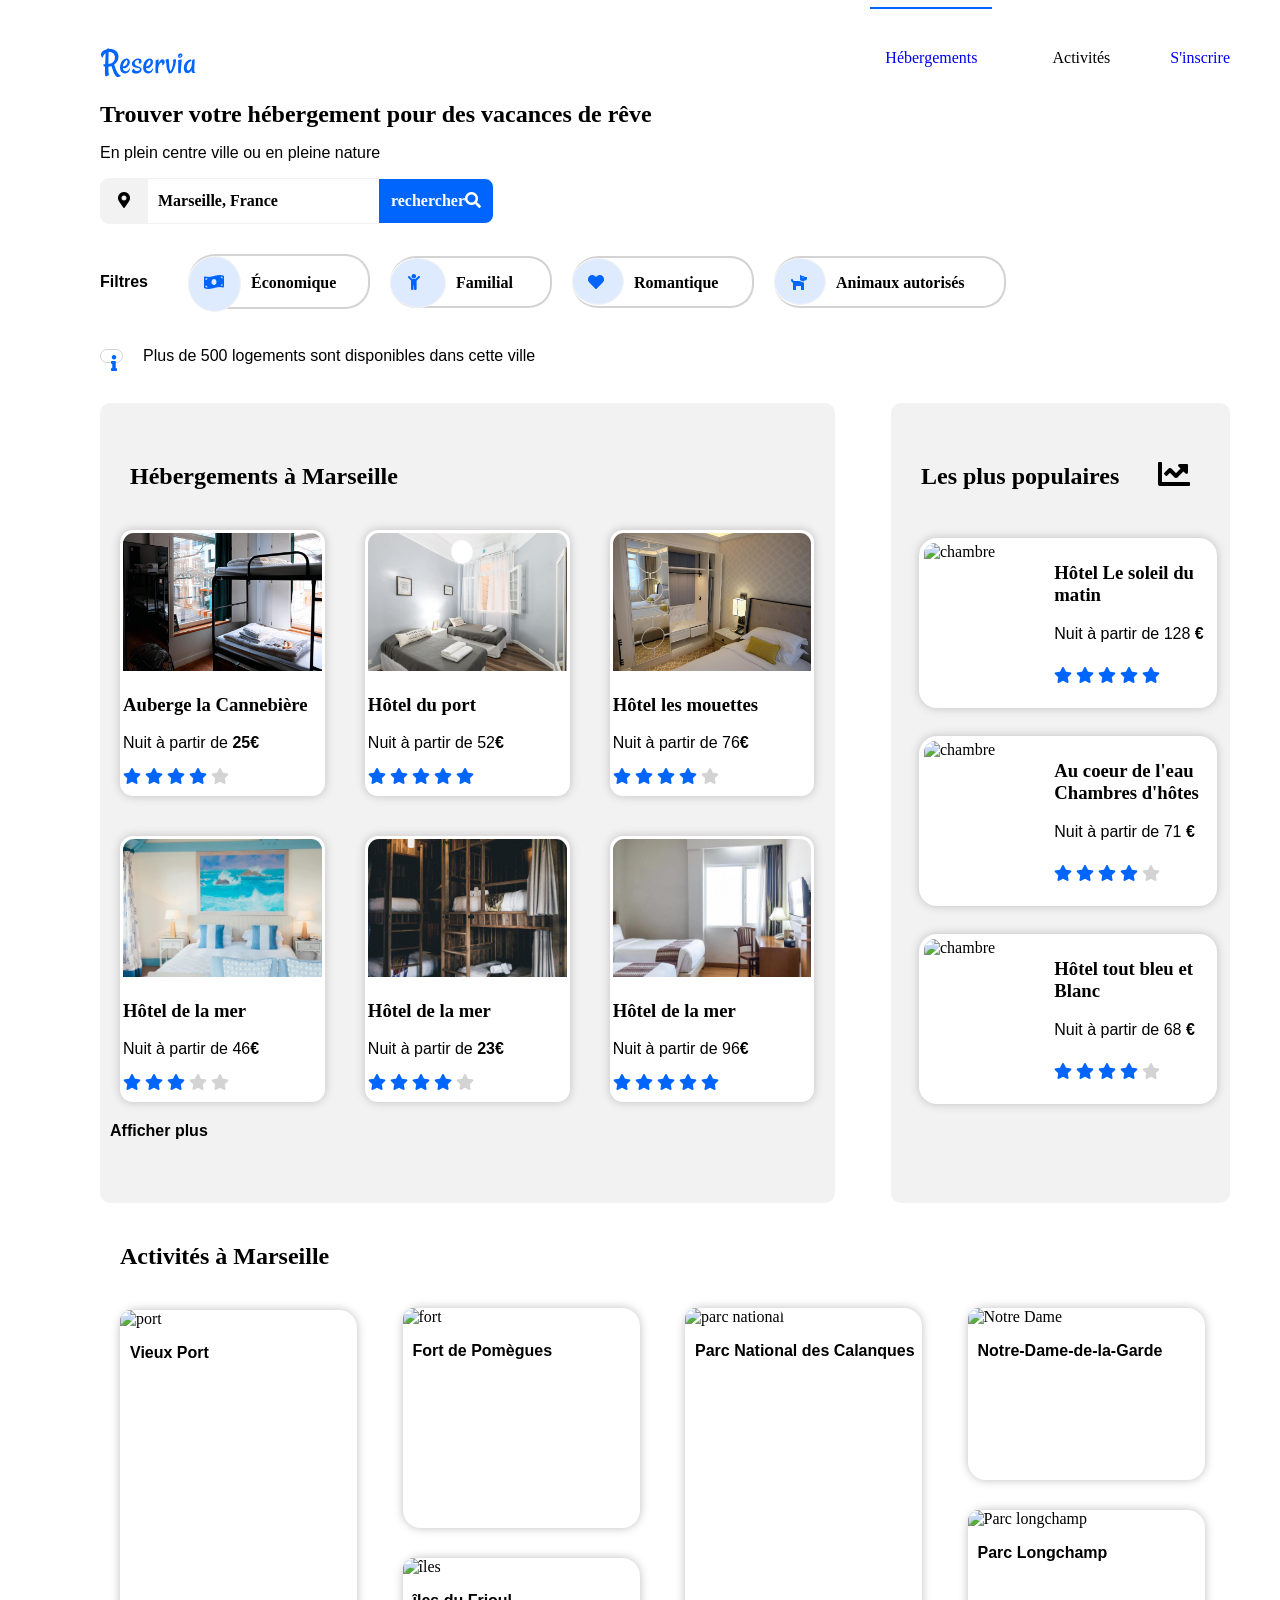
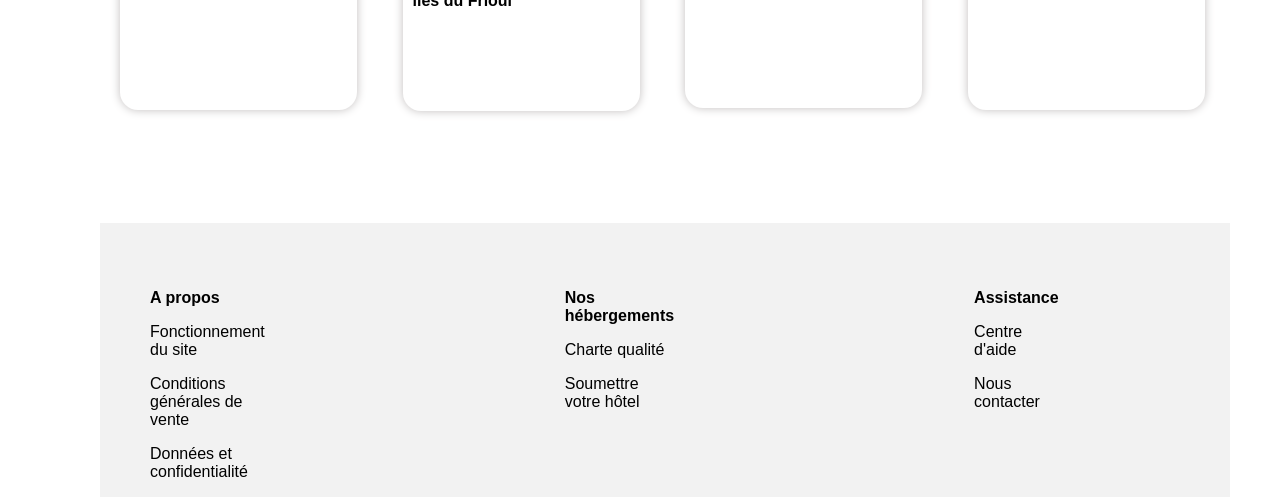
==== commit 2c810ced: "modif" ====
--- a/p2.html
+++ b/p2.html
@@ -1,8 +1,8 @@
 <!DOCTYPE html>
  <HTML>
    <head>
-       <meta charset="utf-8">
-       <link rel="stylesheet"href="style.css"/>
+       <meta charset="utf-8"> 
+       <link rel="stylesheet" href="style.css"/>
        <link href="fontawesome-free-5.15.3-web/css/all.min.css" rel="stylesheet">
       
 
@@ -20,7 +20,7 @@
             <li><a href="#hebergements-ancre" class=" bouton_ancre_hebergements ">Hébergements</a></li>
             <li><a href="#activites-ancre" class="bouton_ancre_activites">Activités</a></li>
         </ul>
-        <span class="btn-sinscrire"><a href="#"style=" text-decoration:none">S'inscrire</a></span>
+        <span class="btn-sinscrire"><a href="#" style=" text-decoration:none">S'inscrire</a></span>
     </nav>
 </div>
 
@@ -35,24 +35,24 @@
      <div id="recherche">
       <div class="marqueur"> <i class="fas fa-map-marker-alt"></i></div>
       <div class="ville">Marseille, France </div>
-      <div class="moteur">rechercher</div>
+      <div class="moteur"><b>rechercher</b><i class="fas fa-search"></i></div>
      </div>
     <div class="icone">
        <p>Filtres</p>
        
-      <div class="billet" ><i class="fas fa-money-bill-wave "style="color:#0065fc; height: 20px width: 21px;  " ></i><b>Économique</b></div>
+      <div class="billet" ><i class="fas fa-money-bill-wave " style="color:#0065fc; height: 20px; width: 21px;  " ></i><b>Économique</b></div>
         
       
       
-       <div class="famille"> <i class="fas fa-child"style="color:#0065fc; height: 18px width: 20px; "></i><b>Familial</b> </div>
+       <div class="famille"> <i class="fas fa-child" style="color:#0065fc; height: 18px; width: 20px; "></i><b>Familial</b> </div>
        
     
-       <div class="romance"> <i class="fas fa-heart"style="color:#0065fc; height: 15px width: 20px;"></i><b>Romantique</b> </div>
-       
-       <div class="chien"><i class="fas fa-dog"style="color:#0065fc; height: 15px width: 20px;  "></i><b>Animaux autorisés</b></div>
-      
-    </div>
-    <div class="info"><i class="fas fa-info"style="color:#0065fc; height: 2px width: 1px;" ></i> <p>Plus de 500 logements sont disponibles dans cette ville </p></div>
+       <div class="romance"> <i class="fas fa-heart" style="color:#0065fc; height: 15px; width: 20px;"></i><b>Romantique</b> </div>
+        
+       <div class="chien"><i class="fas fa-dog" style="color:#0065fc; height: 15px; width: 20px;  "></i><b>Animaux autorisés</b></div>
+      
+    </div>
+    <div class="info"><i class="fas fa-info" style="color:#0065fc; height: 2px; width: 1px;" ></i> <p>Plus de 500 logements sont disponibles dans cette ville </p></div>
   </section>
   
 
@@ -61,7 +61,7 @@
     <h2>Hébergements à Marseille</h2>
     <div id="room">
       <div class="chambre"><img src="images/hebergements/3_medium/cannebiere.jpg 
-        "alt="chambre"/>
+        " alt="chambre"/>
         <h3>Auberge la Cannebière</h3>
          <p>Nuit à partir de <b>25€</b></p> 
          
@@ -75,7 +75,7 @@
       </div>
 
       <div class="chambre"><img src="images/hebergements/3_medium/port.jpg
-        "alt="chambre"/>
+        " alt="chambre"/>
         <h3>Hôtel du port</h3>
          <p>Nuit à partir de 52<b>€</b></p> 
          <span class="etoilebleu"><i class="fas fa-star"></i>
@@ -88,7 +88,7 @@
       </div>
 
       <div class="chambre"><img src="images/hebergements/3_medium/mouette.jpg
-        "alt="chambre"/>
+        " alt="chambre"/>
         <h3>Hôtel les mouettes</h3>
          <p>Nuit à partir de 76<b>€</b></p>
          <span class="etoilebleu"><i class="fas fa-star"></i>
@@ -100,7 +100,7 @@
       </div>
 
       <div class="chambre"><img src="images/hebergements/3_medium/mer.jpg
-        "alt="chambre"/>
+        " alt="chambre"/>
         <h3>Hôtel de la mer</h3>
          <p>Nuit à partir de 46<b>€</b></p>
          <span class="etoilebleu"><i class="fas fa-star"></i>
@@ -113,7 +113,7 @@
       </span>
       </div>
 
-      <div class="chambre"><img src="images/hebergements/3_medium/panier.jpg"alt="chambre"/>
+      <div class="chambre"><img src="images/hebergements/3_medium/panier.jpg" alt="chambre"/>
         <h3>Hôtel de la mer</h3>
          <p>Nuit à partir de<b> 23€</b></p>
          <span class="etoilebleu"><i class="fas fa-star"></i>
@@ -124,7 +124,7 @@
       <span class="etoilegrise"><i class="fas fa-star"></i></span>
       </div>
 
-      <div class="chambre"><img src="images/hebergements/3_medium/amina.jpg"alt="chambre"/>
+      <div class="chambre"><img src="images/hebergements/3_medium/amina.jpg" alt="chambre"/>
         <h3>Hôtel de la mer</h3>
          <p>Nuit à partir de 96<b>€</b></p>
          <span class="etoilebleu"><i class="fas fa-star"></i>
@@ -146,7 +146,7 @@
       <div class="titre_icone"><h2><b>Les plus populaires</b></h2><i class="fas fa-chart-line fa-2x "></i>  </div>
      
       <div class="chambre-2"><img src="images/hebergements/3_medium/soleil.jpg 
-        "alt="chambre"/>
+        " alt="chambre"/>
         <h3>Hôtel Le soleil du<br> matin</h3>
          <p>Nuit à partir de 128 <b>€</b></p>
          <span class="etoilebleu"><i class="fas fa-star"></i>
@@ -160,7 +160,7 @@
 
 
          <div class="chambre-2"><img src="images/hebergements/3_medium/coeur.jpg 
-          "alt="chambre"/>
+          " alt="chambre"/>
           <h3>Au coeur de l'eau Chambres d'hôtes</h3>
            <p>Nuit à partir de 71 <b>€</b></p>
            <span class="etoilebleu"><i class="fas fa-star"></i>
@@ -174,7 +174,7 @@
 
            
          <div class="chambre-2"><img src="images/hebergements/3_medium/bleublanc.jpg 
-          "alt="chambre"/>
+          " alt="chambre"/>
           <h3>Hôtel tout bleu et<br> Blanc</h3>
            <p>Nuit à partir de 68 <b>€</b></p>
            <span class="etoilebleu"><i class="fas fa-star"></i>
@@ -193,36 +193,36 @@
    <section id=activites-ancre class="section-3">
      <h2><b>Activités à Marseille</b></h2> 
      <div class="activite-1"><img src="images/activites/3_medium/vieuport.jpg 
-      "alt="port"/>
+      " alt="port"/>
         <p><b>Vieux Port</b></p>
      </div>
      
 
      <div class="activite-2"><img src="images/activites/3_medium/fort.jpg 
-      "alt="fort"/>
+      " alt="fort"/>
       <p><b>Fort de Pomègues</b></p>
      </div>
       
      <div class="activite-3"><img src="images/activites/3_medium/ile.jpg 
-      "alt="îles"/>
+      " alt="îles"/>
       <p><b>îles du Frioul</b></p>
      </div>
 
      
      <div class="activite-4"><img src="images/activites/3_medium/parc.jpg 
-      "alt="parc national"/>
+      " alt="parc national"/>
       <p><b>Parc National des Calanques</b></p>
      </div>
 
 
      <div class="activite-5"><img src="images/activites/3_medium/Notre-Dame.jpg 
-      "alt="Notre Dame"/>
+      " alt="Notre Dame"/>
       <p><b>Notre-Dame-de-la-Garde</b></p>
      </div>
 
      
      <div class="activite-6"><img src="images/activites/3_medium/parclongchamp.jpg 
-      "alt="Parc longchamp"/>
+      " alt="Parc longchamp"/>
       <p><b>Parc Longchamp</b></p>
      </div>
     
@@ -251,4 +251,4 @@
   </footer>
  
    </body>
- </HTM+ </html >
--- a/style.css
+++ b/style.css
@@ -15,30 +15,39 @@
     align-items: center;
     margin-top: 30px;
 }
+
 .ancres{
     display:flex;
     list-style: none;
    
 }
+.ancres  a:hover{
+ color: #0065fc;
+ cursor: pointer;
+ border-top: 2px solid;
+ padding-top: 40px;
+ 
+}
 .bouton_ancre_hebergements{
-    border-top: 2px solid #0065FC;
+    border-top: 2px solid #0065fc;
     padding: 40px 15px 0 15px;
     margin-right: 60px;
-    color:#0065FC;
     text-decoration: none;
     width: 15%;
-}
+    cursor:pointer;
+}
+
 .bouton_ancre_activites{
     color:black;
     margin-right: 60px;
+    padding-top: 40px;
     text-decoration: none;
 }
 
-.btn-sinscrire  {
-
-    color:#0065FC;
-    
-}
+
+    
+
+
 
 
 
@@ -47,10 +56,10 @@
 
 
 h1{
-    font-family:'raleway-regular.ttf' ;
     font-size:x-large ;
     font-weight: bold;
 }
+
 
 p{
     font-family:'raleway medium', arial ;
@@ -93,6 +102,10 @@
     font-weight: bold;
 
 }
+.moteur:hover{
+    color:#0065FC;
+    background-color: #f2f2f2;
+}
 
 
  .icone{
@@ -100,6 +113,7 @@
     align-items: center;
     margin-top: 30px;
  } 
+ 
  .icone p{
      font-weight: bold;
      margin-right: 40px;
@@ -111,12 +125,16 @@
     padding: 17px 15px 17px 15px;
     background-color:#DEEBFF;
 }
+.fa-money-bill-wave:hover{
+   background-color:white ;
+   
+}
 .billet   {
     border:solid 1px #d3d3d3;
     border-width: 2px 2px 2px 0;
     border-radius:100px 90px 90px 100px;
     margin-right: 20px;
-    width: 12%;
+    width: 180px;
     height: 3.2em;
 }
 .billet b{
@@ -133,12 +151,14 @@
     
     background-color:#DEEBFF;
      }
-    
+    .fa-child:hover{
+        background-color: white;
+    }
  .famille{
     border:solid 1px #d3d3d3;
     border-width: 2px 2px 2px 0;
     border-radius:100px 90px 90px 100px;
-    width:10%;
+    width:160px;
     height: 3em;
     margin-right: 20px;
 
@@ -153,11 +173,14 @@
    
     background-color:#DEEBFF;
      }
+     .fa-heart:hover{
+         background-color: white;
+     }
  .romance{
     border:solid 2px #d3d3d3;
     border-width: 2px 2px 2px 0;
     border-radius:100px 90px 90px 100px;
-    width:12%;
+    width:180px;
    height:3em;
    margin-right: 20px;
  } 
@@ -169,16 +192,21 @@
     border-radius: 50%;
     padding: 15px;
     background-color:#DEEBFF;
-}     
+} 
+.fa-dog:hover{
+    background-color: white;
+}    
  .chien{
     border:solid 2px #d3d3d3;
     border-width: 2px 2px 2px 0;
     border-radius:100px 90px 90px 100px;
-    width:16%;
+    width: 230px;
     height: 3em;
+    
  }
  .chien b{
      padding-left: 10px;
+     
  }
 .info{
     display: flex;
@@ -200,6 +228,7 @@
     background:#F2F2F2 ;
     
     }
+ 
 
 .section-1 h2{
     padding:40px 0 0 30px;
@@ -212,23 +241,27 @@
     
 }
 .chambre{
-    width: 45%;
-    height: 270px;
+    width: 100%;
+    height: 260px;
     background:white;
     border-radius: 13px;
-    margin: 23px;
+    margin: 20px;
     flex: 25%;
     box-shadow : 0 0 10px rgb(194, 190, 190);
-    padding:5px;
+    padding:3px;
 
 }
 .chambre img{
     width:100%;
-    height:58% ;
+    height:53% ;
     border-radius: 11px 11px 0 0;
   
   object-fit: cover;
 
+}
+.chambre:hover{
+    cursor: pointer;
+    transform: scale(1.1);
 }
 
 
@@ -280,13 +313,13 @@
 
 
 .chambre-2{
-    width: 80%;
-    height: 160px;
+    width: 85%;
+    height: 20%;
     background:white;
     box-shadow : 0 0 10px rgb(194, 190, 190);
     padding:5px;
-    margin:35px;
-    
+    margin:28px;
+    overflow: hidden;
     border-radius: 18px;
     }
    .chambre-2 img{
@@ -300,8 +333,12 @@
 
       }
       .chambre-2 p{
-          padding-bottom: 17px;
+          padding-bottom: 8px;
       }
+      .chambre-2:hover{
+        cursor: pointer;
+        transform: scale(1.1);
+    }
 
       .section-3{
           margin-top: 20px;
@@ -338,6 +375,10 @@
         border-radius: 11px  11px  0 0;
         object-fit: cover;
   }
+  .activite-1:hover{
+    cursor: pointer;
+    transform: scale(1.1);
+    }
 
 .activite-2{
     width: 21%;
@@ -358,6 +399,10 @@
     border-radius: 11px  11px  0 0;
     object-fit: cover;
 }
+.activite-2:hover{
+    cursor: pointer;
+    transform: scale(1.1);
+    }
 .activite-3{
     width: 21%;
     height: 153px;
@@ -376,6 +421,10 @@
     border-radius: 11px  11px  0 0;
     object-fit: cover;
 }
+.activite-3:hover{
+    cursor: pointer;
+    transform: scale(1.1);
+    }
 .activite-4{
     width: 21%;
     height: 400px;
@@ -388,12 +437,17 @@
 .activite-4 p{
     padding-left: 10px;
 }
+
 .activite-4 img{
     width:100%;
     height:85% ;
     border-radius: 11px  11px  0 0;
     object-fit: cover;
 }
+.activite-4:hover{
+    cursor: pointer;
+    transform: scale(1.1);
+    }
 .activite-5{
     width: 21%;
     height: 172px;
@@ -412,6 +466,10 @@
     border-radius: 11px  11px  0 0;
     object-fit: cover;
 }
+.activite-5:hover{
+    cursor: pointer;
+    transform: scale(1.1);
+    }
 .activite-6{
     width: 21%;
     height: 200px;
@@ -429,6 +487,10 @@
     border-radius: 11px  11px  0 0;
     object-fit: cover; 
 }
+.activite-6:hover{
+    cursor: pointer;
+    transform: scale(1.1);
+}
 footer{
     border-style: none;
     width: 100%;
@@ -441,4 +503,286 @@
 .titre-footer{
     margin: 0 250px 0 0;
     padding-left: 50px;
-}+}
+/* mobile */
+@media only screen and (max-width: 1260px ) {
+
+.entete {
+    display: flex;
+    flex-direction: column;
+    align-items: flex-start;
+    position: relative;
+}
+.logoreservia {
+    margin: 0px 0 0 30px;
+}
+.liens {
+    width: 100%;
+ 
+}
+.ancres { 
+    display: flex;
+    width: 100%;
+    padding: 0;
+    margin-right: 0;
+}
+
+.ancres a{
+    display: flex;
+    justify-content: center;
+    width: 100%;
+    padding: 0;
+    padding-bottom: 40px;
+    text-decoration: none;
+    border-bottom: 3px solid #F2F2F2;
+    margin-right: 0px;
+    border-top: none;
+}
+
+.ancres a:hover {
+    color: #0065FC;
+    cursor: pointer;
+    list-style-type: none;
+    /* padding: 40px 30px 0px 30px; */
+    /* padding-bottom: 40px; */
+    border-top: none;
+    border-bottom: 3px solid #0065FC;
+}
+
+.ancres li{
+    width: 100%;
+    display: flex;
+    padding: 0;
+    /* text-align: center; */
+    justify-content: center;
+    /* border-bottom: 3px solid #F2F2F2;*/
+}
+.btn-sinscrire {
+    position: absolute;
+    top: 60px;
+    right: 15px;
+    padding-top: 0;
+}
+body{
+    margin: 0 auto;
+    max-width:100%;
+}
+ h1  {
+    width: 350px;
+
+ }
+
+}
+@media only screen and (max-width: 875px ) {
+    .icone{
+        display:flex;
+        align-items: flex-start;
+        flex-direction: column;
+        flex-wrap: wrap;
+        margin-top: 30px;
+        height: 250px;
+        margin-left: 10px;
+        
+     } 
+     .famille{
+        border:solid 1px #d3d3d3;
+        border-width: 2px 2px 2px 0;
+        border-radius:100px 90px 90px 100px;
+        width:160px;
+        height: 3em;
+        order:1;
+        margin-top: 50px;
+    
+     } 
+     .billet   {
+        border:solid 1px #d3d3d3;
+        border-width: 2px 2px 2px 0;
+        border-radius:100px 90px 90px 100px;
+        margin-right: 20px;
+        width: 180px;
+        height: 3.2em;
+        margin-bottom: 10px;
+    }
+    .romance{
+        border:solid 2px #d3d3d3;
+        border-width: 2px 2px 2px 0;
+        border-radius:100px 90px 90px 100px;
+        width:180px;
+       height:3em;
+       margin-right: 20px;
+       margin-bottom: 10px;
+     } 
+     .billet   {
+        border:solid 1px #d3d3d3;
+        border-width: 2px 2px 2px 0;
+        border-radius:100px 90px 90px 100px;
+        margin-right: 20px;
+        width: 180px;
+        height: 3.2em;
+        margin-bottom: 10px;
+    }
+}
+@media only screen and (max-width: 800px ){
+
+    main{
+        display:flex;
+       /* justify-content: space-between;*/
+        flex-wrap: wrap;
+        flex-direction: column;
+        
+        
+     }
+     #room{
+        display: flex;
+       
+        width:320px;
+        height: 190px;
+        flex-direction: column;
+        flex-wrap: nowrap;
+    } 
+        
+
+    .section-1{
+        border-style: none;
+        width: 370px;
+        height: 2000px;
+        border-radius: 10px;
+        background:white ;
+        order:1;
+        }
+        
+.section-2{
+    
+    border-style: none;
+    width:370px;
+    height: 800px;
+    background-color: #F2F2F2;
+    border-radius:10px ;
+   
+}
+
+        
+      .section-3{
+        margin-top: 20px;
+      border-style: none;
+      width: 100%;
+      height: 600px;
+      display: flex;
+      flex-direction: column;
+      flex-wrap:  nowrap;
+      order:1;
+      margin-bottom: 850px;
+    }
+    .activite-1{
+        width: 340px;
+        height: 190px;
+        background:white;
+        box-shadow : 0 0 10px rgb(194, 190, 190);
+        margin:20px;
+        border-radius: 18px;
+    }
+
+
+        .activite-1 img{
+            width:100%;
+                height:65% ;
+                border-radius: 11px  11px  0 0;
+                object-fit: cover;
+          }
+         
+          .activite-2{
+            width: 340px;
+            height: 190px;
+            background:white;
+            box-shadow : 0 0 10px rgb(194, 190, 190);
+            margin:15px;
+           /* margin-top: 85px;*/
+            
+            border-radius: 18px; 
+        }
+
+        .activite-2 img{
+            width:100%;
+            height:65% ;
+            border-radius: 11px  11px  0 0;
+            object-fit: cover;
+        }
+        .activite-3{
+            width: 340px;
+            height: 190px;
+            background:white;
+            box-shadow : 0 0 10px rgb(194, 190, 190);
+            
+            margin:15px;
+            border-radius: 18px; 
+        }
+        .activite-3 img{
+            width:100%;
+            height:65% ;
+            border-radius: 11px  11px  0 0;
+            object-fit: cover;
+        }
+         .activite-4{
+            width: 340px;
+            height: 190px;
+            background:white;
+            box-shadow : 0 0 10px rgb(194, 190, 190);
+            margin:20px;
+          /*  margin-top: 85px;*/
+            border-radius: 18px; 
+        }
+        .activite-4 img{
+            width:100%;
+            height:65% ;
+            border-radius: 11px  11px  0 0;
+            object-fit: cover;
+        }
+        .activite-5{
+            width: 340px;
+            height: 190px;
+            background:white;
+            box-shadow : 0 0 10px rgb(194, 190, 190);
+            margin:15px;
+         /*   margin-top: 85px;*/
+            border-radius: 18px; 
+        }
+        .activite-5 img{
+            width:100%;
+            height:65% ;
+            border-radius: 11px  11px  0 0;
+            object-fit: cover;
+        }
+        .activite-6{
+            width: 340px;
+            height: 190px;
+            background:white;
+            box-shadow : 0 0 10px rgb(194, 190, 190);
+            margin:15px;
+            border-radius: 18px; 
+        }
+        .activite-6 img{
+            width:100%;
+            height:65% ;
+            border-radius: 11px  11px  0 0;
+            object-fit: cover; 
+        }
+       footer{
+            border-style: none;
+            width: 100%;
+            height: min-content;
+            display: flex;
+           justify-content: space-between;
+          flex-direction: column;
+           background-color: #F2F2F2;
+           padding-top: 50px;
+        
+        }
+        .titre-footer{
+            margin: 0 0 30px 0;
+            padding-left: 50px;
+        }
+}
+
+
+
+
